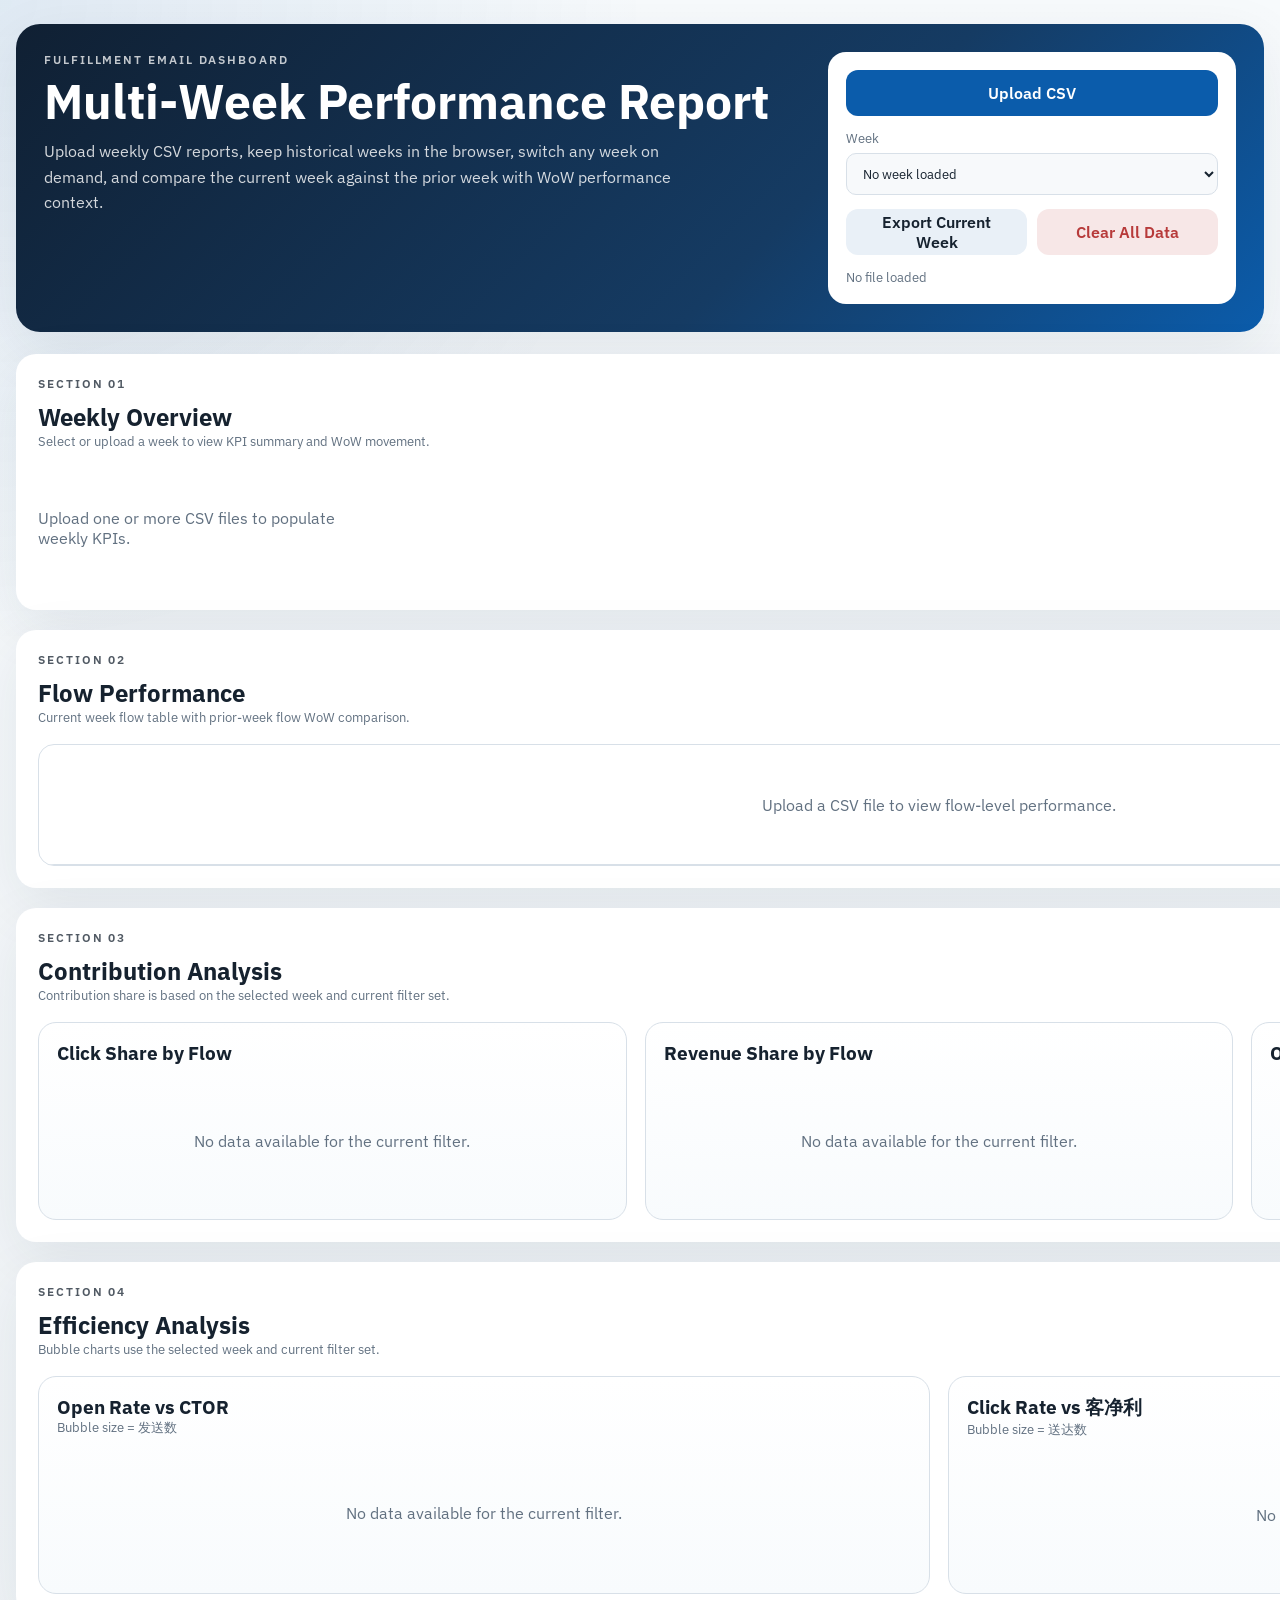
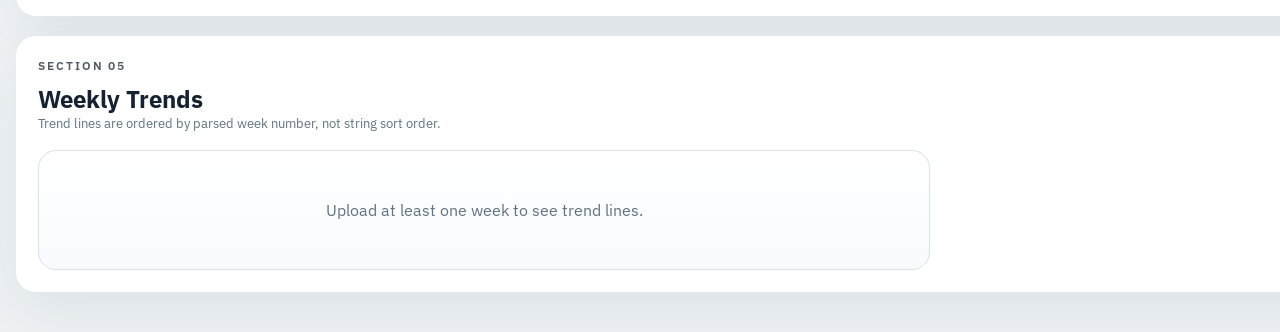
==== index.html @ fe19d411 "Add files via upload" ====
﻿<!DOCTYPE html>
<html lang="en">
<head>
  <meta charset="UTF-8">
  <meta name="viewport" content="width=device-width, initial-scale=1.0">
  <title>Fulfillment Email Weekly Dashboard</title>
  <link rel="preconnect" href="https://fonts.googleapis.com">
  <link rel="preconnect" href="https://fonts.gstatic.com" crossorigin>
  <link href="https://fonts.googleapis.com/css2?family=IBM+Plex+Sans:wght@400;500;600;700&display=swap" rel="stylesheet">
  <link rel="stylesheet" href="./styles.css">
</head>
<body>
  <div class="page-shell">
    <header class="hero">
      <div>
        <p class="eyebrow">Fulfillment Email Dashboard</p>
        <h1>Multi-Week Performance Report</h1>
        <p class="hero-copy">
          Upload weekly CSV reports, keep historical weeks in the browser, switch any week on demand,
          and compare the current week against the prior week with WoW performance context.
        </p>
      </div>
      <div class="upload-card">
        <div class="control-group">
          <label class="upload-button" for="csvInput">Upload CSV</label>
          <input id="csvInput" type="file" accept=".csv,text/csv" multiple>
        </div>
        <div class="control-group">
          <label class="control control-full">
            <span>Week</span>
            <select id="weekSelect">
              <option value="">No week loaded</option>
            </select>
          </label>
        </div>
        <div class="action-row">
          <button id="exportWeekButton" class="secondary-button" type="button">Export Current Week</button>
          <button id="clearDataButton" class="danger-button" type="button">Clear All Data</button>
        </div>
        <p id="fileMeta" class="file-meta">No file loaded</p>
      </div>
    </header>

    <main class="dashboard">
      <section class="panel">
        <div class="section-head">
          <div>
            <p class="section-kicker">Section 01</p>
            <h2>Weekly Overview</h2>
            <p id="overviewContext" class="section-caption">Select or upload a week to view KPI summary and WoW movement.</p>
          </div>
        </div>
        <div id="overviewGrid" class="metric-grid empty-state-grid">
          <div class="empty-state">Upload one or more CSV files to populate weekly KPIs.</div>
        </div>
      </section>

      <section class="panel">
        <div class="section-head">
          <div>
            <p class="section-kicker">Section 02</p>
            <h2>Flow Performance</h2>
            <p id="flowContext" class="section-caption">Current week flow table with prior-week flow WoW comparison.</p>
          </div>
          <div class="toolbar">
            <label class="control">
              <span>Search Flow</span>
              <input id="flowSearch" type="search" placeholder="Search flow name">
            </label>
            <label class="control">
              <span>Filter Trigger</span>
              <select id="triggerFilter">
                <option value="">All triggers</option>
              </select>
            </label>
          </div>
        </div>
        <div class="table-wrap">
          <table id="flowTable">
            <thead></thead>
            <tbody>
              <tr>
                <td class="empty-cell">Upload a CSV file to view flow-level performance.</td>
              </tr>
            </tbody>
          </table>
        </div>
      </section>

      <section class="panel">
        <div class="section-head">
          <div>
            <p class="section-kicker">Section 03</p>
            <h2>Contribution Analysis</h2>
            <p class="section-caption">Contribution share is based on the selected week and current filter set.</p>
          </div>
        </div>
        <div class="chart-grid contribution-grid">
          <div class="chart-card">
            <h3>Click Share by Flow</h3>
            <div id="clickShareChart" class="bar-chart empty-chart"></div>
          </div>
          <div class="chart-card">
            <h3>Revenue Share by Flow</h3>
            <div id="revenueShareChart" class="bar-chart empty-chart"></div>
          </div>
          <div class="chart-card">
            <h3>Order UV Share by Flow</h3>
            <div id="orderShareChart" class="bar-chart empty-chart"></div>
          </div>
        </div>
      </section>

      <section class="panel">
        <div class="section-head">
          <div>
            <p class="section-kicker">Section 04</p>
            <h2>Efficiency Analysis</h2>
            <p class="section-caption">Bubble charts use the selected week and current filter set.</p>
          </div>
        </div>
        <div class="chart-grid efficiency-grid">
          <div class="chart-card">
            <h3>Open Rate vs CTOR</h3>
            <p class="chart-caption">Bubble size = 发送数</p>
            <div id="efficiencyChartOne" class="scatter-chart empty-chart"></div>
          </div>
          <div class="chart-card">
            <h3>Click Rate vs 客净利</h3>
            <p class="chart-caption">Bubble size = 送达数</p>
            <div id="efficiencyChartTwo" class="scatter-chart empty-chart"></div>
          </div>
        </div>
      </section>

      <section class="panel">
        <div class="section-head">
          <div>
            <p class="section-kicker">Section 05</p>
            <h2>Weekly Trends</h2>
            <p class="section-caption">Trend lines are ordered by parsed week number, not string sort order.</p>
          </div>
        </div>
        <div id="trendGrid" class="chart-grid trends-grid">
          <div class="chart-card empty-chart">Upload at least one week to see trend lines.</div>
        </div>
      </section>
    </main>
  </div>

  <script src="./app.js"></script>
</body>
</html>
---- styles.css ----
﻿:root {
  --bg: #eef2f5;
  --panel: #ffffff;
  --panel-soft: #f7f9fb;
  --ink: #16222f;
  --muted: #627181;
  --line: #d8e0e8;
  --accent: #0b5cab;
  --accent-soft: #d9e9f8;
  --green: #1d7a5f;
  --red: #b73a3a;
  --orange: #cf7a1b;
  --shadow: 0 18px 60px rgba(18, 41, 63, 0.08);
}

* {
  box-sizing: border-box;
}

body {
  margin: 0;
  font-family: "IBM Plex Sans", sans-serif;
  color: var(--ink);
  background:
    radial-gradient(circle at top left, rgba(11, 92, 171, 0.1), transparent 28%),
    linear-gradient(180deg, #f7fafc 0%, var(--bg) 100%);
}

button,
input,
select {
  font: inherit;
}

.page-shell {
  width: min(1500px, calc(100% - 32px));
  margin: 24px auto 40px;
}

.hero {
  display: grid;
  grid-template-columns: minmax(0, 1.5fr) minmax(320px, 0.8fr);
  gap: 20px;
  padding: 28px;
  background: linear-gradient(135deg, #102033 0%, #153b63 62%, #0b5cab 100%);
  color: #fff;
  border-radius: 24px;
  box-shadow: var(--shadow);
}

.eyebrow,
.section-kicker {
  margin: 0 0 10px;
  text-transform: uppercase;
  letter-spacing: 0.16em;
  font-size: 12px;
  font-weight: 600;
  opacity: 0.75;
}

.hero h1,
.section-head h2 {
  margin: 0;
}

.hero h1 {
  font-size: clamp(30px, 4vw, 48px);
  line-height: 1;
}

.hero-copy {
  max-width: 64ch;
  margin: 14px 0 0;
  color: rgba(255, 255, 255, 0.82);
  line-height: 1.6;
}

.upload-card,
.panel,
.chart-card,
.metric-card {
  background: var(--panel);
}

.upload-card {
  border-radius: 18px;
  padding: 18px;
  color: var(--ink);
  display: flex;
  flex-direction: column;
  gap: 14px;
}

.control-group {
  display: grid;
}

#csvInput {
  position: absolute;
  left: -9999px;
}

.upload-button,
.secondary-button,
.danger-button {
  display: inline-flex;
  align-items: center;
  justify-content: center;
  min-height: 46px;
  padding: 0 18px;
  border-radius: 12px;
  font-weight: 600;
  cursor: pointer;
  border: none;
}

.upload-button {
  background: var(--accent);
  color: #fff;
}

.secondary-button {
  background: #e9f0f7;
  color: var(--ink);
}

.danger-button {
  background: #f7e7e7;
  color: var(--red);
}

.action-row {
  display: grid;
  grid-template-columns: 1fr 1fr;
  gap: 10px;
}

.file-meta,
.section-caption,
.note-text,
.chart-caption,
.legend-note {
  color: var(--muted);
}

.file-meta,
.section-caption,
.note-text,
.chart-caption,
.legend-note,
.metric-subtext,
.wow-note,
.wow-pct,
.wow-abs {
  font-size: 13px;
}

.file-meta,
.section-caption,
.chart-caption,
.legend-note,
.metric-subtext {
  margin: 0;
}

.dashboard {
  margin-top: 22px;
  display: grid;
  gap: 20px;
}

.panel {
  border-radius: 20px;
  box-shadow: var(--shadow);
  padding: 22px;
}

.section-head {
  display: flex;
  justify-content: space-between;
  gap: 16px;
  align-items: end;
  margin-bottom: 18px;
}

.toolbar {
  display: flex;
  flex-wrap: wrap;
  gap: 12px;
}

.control {
  display: grid;
  gap: 6px;
  min-width: 180px;
  font-size: 13px;
  color: var(--muted);
}

.control-full {
  min-width: 100%;
}

.control input,
.control select {
  min-height: 42px;
  border: 1px solid var(--line);
  border-radius: 10px;
  padding: 0 12px;
  background: var(--panel-soft);
  color: var(--ink);
}

.metric-grid {
  display: grid;
  grid-template-columns: repeat(5, minmax(0, 1fr));
  gap: 14px;
}

.metric-card {
  padding: 16px;
  border: 1px solid var(--line);
  border-radius: 16px;
  background: linear-gradient(180deg, #ffffff 0%, #f7fafc 100%);
}

.metric-label {
  margin: 0;
  font-size: 13px;
  color: var(--muted);
}

.metric-value {
  margin: 10px 0 6px;
  font-size: clamp(22px, 2.5vw, 32px);
  font-weight: 700;
  line-height: 1;
}

.wow-block {
  display: grid;
  gap: 4px;
  margin-bottom: 10px;
}

.wow-row {
  display: flex;
  justify-content: space-between;
  gap: 10px;
  align-items: baseline;
}

.wow-good {
  color: var(--green);
}

.wow-bad {
  color: var(--red);
}

.wow-neutral {
  color: var(--muted);
}

.table-wrap {
  overflow-x: auto;
  border: 1px solid var(--line);
  border-radius: 16px;
}

table {
  width: 100%;
  border-collapse: collapse;
  min-width: 1800px;
}

thead {
  background: #f3f7fb;
}

th,
td {
  padding: 14px 12px;
  border-bottom: 1px solid var(--line);
  text-align: left;
  white-space: nowrap;
  vertical-align: top;
}

th button {
  font: inherit;
  font-weight: 600;
  color: inherit;
  border: none;
  background: none;
  padding: 0;
  cursor: pointer;
}

tbody tr:hover {
  background: #f8fbfe;
}

.flow-name {
  font-weight: 600;
}

.empty-cell,
.empty-state,
.empty-chart {
  display: grid;
  place-items: center;
  min-height: 120px;
  color: var(--muted);
}

.chart-grid {
  display: grid;
  gap: 18px;
}

.contribution-grid {
  grid-template-columns: repeat(3, minmax(0, 1fr));
}

.efficiency-grid {
  grid-template-columns: repeat(2, minmax(0, 1fr));
}

.trends-grid {
  grid-template-columns: repeat(2, minmax(0, 1fr));
}

.chart-card {
  border: 1px solid var(--line);
  border-radius: 18px;
  padding: 18px;
  background: linear-gradient(180deg, #fff 0%, #f8fbfd 100%);
}

.chart-card h3,
.chart-caption,
.note-text {
  margin: 0;
}

.bar-chart,
.scatter-chart,
.line-chart {
  margin-top: 16px;
}

.bar-row {
  display: grid;
  grid-template-columns: minmax(140px, 1.3fr) minmax(0, 2.8fr) auto;
  gap: 12px;
  align-items: center;
  margin-bottom: 12px;
}

.bar-label {
  font-size: 13px;
  font-weight: 500;
  overflow: hidden;
  text-overflow: ellipsis;
}

.bar-track {
  width: 100%;
  height: 12px;
  border-radius: 999px;
  background: #e6edf4;
  overflow: hidden;
}

.bar-fill {
  height: 100%;
  border-radius: 999px;
  background: linear-gradient(90deg, #4a91d8 0%, #0b5cab 100%);
}

.bar-value {
  font-size: 13px;
  font-weight: 600;
}

.scatter-svg,
.line-svg {
  width: 100%;
  height: auto;
  display: block;
}

.axis-label,
.tick-label {
  font-size: 12px;
  fill: var(--muted);
}

.grid-line {
  stroke: #dde5ec;
  stroke-width: 1;
}

.bubble {
  fill: rgba(11, 92, 171, 0.5);
  stroke: rgba(11, 92, 171, 0.9);
  stroke-width: 1.5;
}

.bubble-text {
  font-size: 11px;
  fill: var(--ink);
}

.line-path {
  fill: none;
  stroke: var(--accent);
  stroke-width: 3;
}

.line-dot {
  fill: var(--accent);
}

.line-value {
  font-size: 11px;
  fill: var(--ink);
}

.weak-note {
  opacity: 0.7;
}

@media (max-width: 1200px) {
  .metric-grid,
  .contribution-grid,
  .efficiency-grid,
  .trends-grid,
  .hero {
    grid-template-columns: 1fr;
  }
}

@media (max-width: 720px) {
  .page-shell {
    width: min(100% - 20px, 1500px);
  }

  .panel,
  .hero {
    padding: 18px;
    border-radius: 18px;
  }

  .metric-grid {
    grid-template-columns: repeat(2, minmax(0, 1fr));
  }

  .action-row {
    grid-template-columns: 1fr;
  }

  .section-head {
    align-items: start;
    flex-direction: column;
  }
}
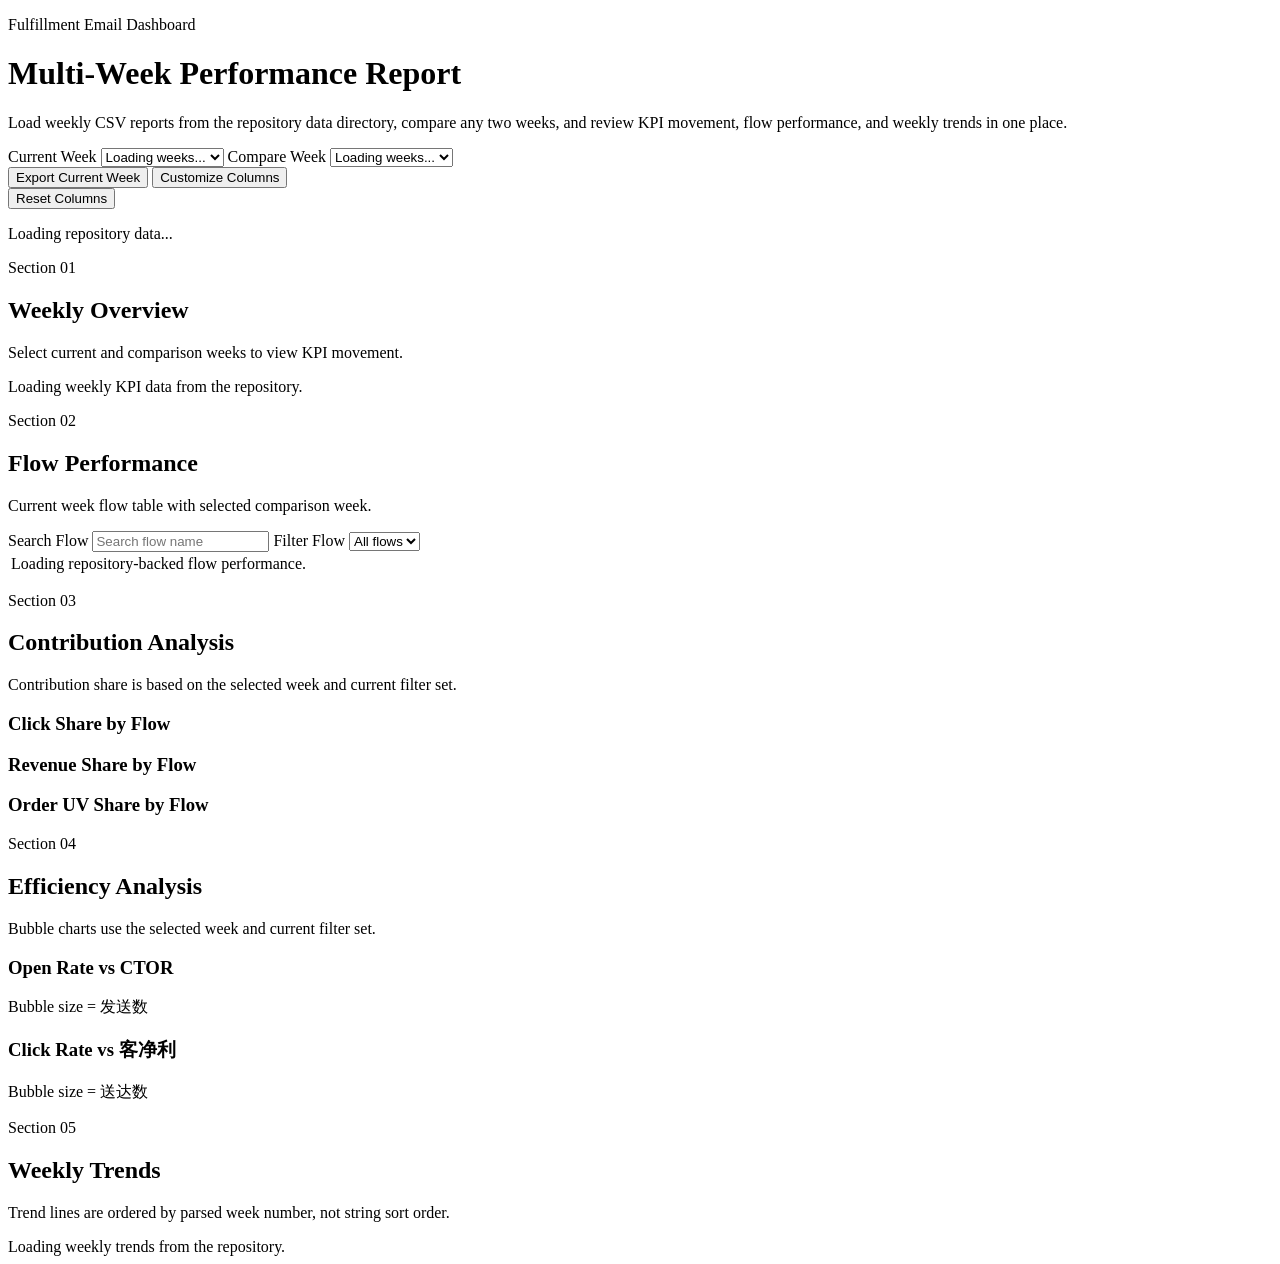
==== commit 63966c0a: "Rename index_regen.html to index.html" ====
--- a/index.html
+++ b/index.html
@@ -1,4 +1,4 @@
-﻿<!DOCTYPE html>
+<!DOCTYPE html>
 <html lang="en">
 <head>
   <meta charset="UTF-8">
@@ -7,7 +7,7 @@
   <link rel="preconnect" href="https://fonts.googleapis.com">
   <link rel="preconnect" href="https://fonts.gstatic.com" crossorigin>
   <link href="https://fonts.googleapis.com/css2?family=IBM+Plex+Sans:wght@400;500;600;700&display=swap" rel="stylesheet">
-  <link rel="stylesheet" href="./styles.css">
+  <link rel="stylesheet" href="./styles_regen.css">
 </head>
 <body>
   <div class="page-shell">
@@ -16,28 +16,34 @@
         <p class="eyebrow">Fulfillment Email Dashboard</p>
         <h1>Multi-Week Performance Report</h1>
         <p class="hero-copy">
-          Upload weekly CSV reports, keep historical weeks in the browser, switch any week on demand,
-          and compare the current week against the prior week with WoW performance context.
+          Load weekly CSV reports from the repository data directory, compare any two weeks,
+          and review KPI movement, flow performance, and weekly trends in one place.
         </p>
       </div>
       <div class="upload-card">
-        <div class="control-group">
-          <label class="upload-button" for="csvInput">Upload CSV</label>
-          <input id="csvInput" type="file" accept=".csv,text/csv" multiple>
-        </div>
-        <div class="control-group">
+        <div class="control-group dual-period-grid">
           <label class="control control-full">
-            <span>Week</span>
+            <span>Current Week</span>
             <select id="weekSelect">
-              <option value="">No week loaded</option>
+              <option value="">Loading weeks...</option>
+            </select>
+          </label>
+          <label class="control control-full">
+            <span>Compare Week</span>
+            <select id="compareWeekSelect">
+              <option value="">Loading weeks...</option>
             </select>
           </label>
         </div>
         <div class="action-row">
           <button id="exportWeekButton" class="secondary-button" type="button">Export Current Week</button>
-          <button id="clearDataButton" class="danger-button" type="button">Clear All Data</button>
+          <button id="toggleColumnsButton" class="secondary-button" type="button">Customize Columns</button>
         </div>
-        <p id="fileMeta" class="file-meta">No file loaded</p>
+        <div id="columnPanel" class="column-panel hidden"></div>
+        <div class="action-row action-row-single">
+          <button id="resetColumnsButton" class="danger-button" type="button">Reset Columns</button>
+        </div>
+        <p id="fileMeta" class="file-meta">Loading repository data...</p>
       </div>
     </header>
 
@@ -47,11 +53,11 @@
           <div>
             <p class="section-kicker">Section 01</p>
             <h2>Weekly Overview</h2>
-            <p id="overviewContext" class="section-caption">Select or upload a week to view KPI summary and WoW movement.</p>
+            <p id="overviewContext" class="section-caption">Select current and comparison weeks to view KPI movement.</p>
           </div>
         </div>
-        <div id="overviewGrid" class="metric-grid empty-state-grid">
-          <div class="empty-state">Upload one or more CSV files to populate weekly KPIs.</div>
+        <div id="overviewGrid" class="metric-grid">
+          <div class="empty-state">Loading weekly KPI data from the repository.</div>
         </div>
       </section>
 
@@ -60,7 +66,7 @@
           <div>
             <p class="section-kicker">Section 02</p>
             <h2>Flow Performance</h2>
-            <p id="flowContext" class="section-caption">Current week flow table with prior-week flow WoW comparison.</p>
+            <p id="flowContext" class="section-caption">Current week flow table with selected comparison week.</p>
           </div>
           <div class="toolbar">
             <label class="control">
@@ -68,9 +74,9 @@
               <input id="flowSearch" type="search" placeholder="Search flow name">
             </label>
             <label class="control">
-              <span>Filter Trigger</span>
-              <select id="triggerFilter">
-                <option value="">All triggers</option>
+              <span>Filter Flow</span>
+              <select id="flowFilter">
+                <option value="">All flows</option>
               </select>
             </label>
           </div>
@@ -80,7 +86,7 @@
             <thead></thead>
             <tbody>
               <tr>
-                <td class="empty-cell">Upload a CSV file to view flow-level performance.</td>
+                <td class="empty-cell">Loading repository-backed flow performance.</td>
               </tr>
             </tbody>
           </table>
@@ -142,12 +148,12 @@
           </div>
         </div>
         <div id="trendGrid" class="chart-grid trends-grid">
-          <div class="chart-card empty-chart">Upload at least one week to see trend lines.</div>
+          <div class="chart-card empty-chart">Loading weekly trends from the repository.</div>
         </div>
       </section>
     </main>
   </div>
 
-  <script src="./app.js"></script>
+  <script src="./app_regen.js"></script>
 </body>
-</html>
+</html>
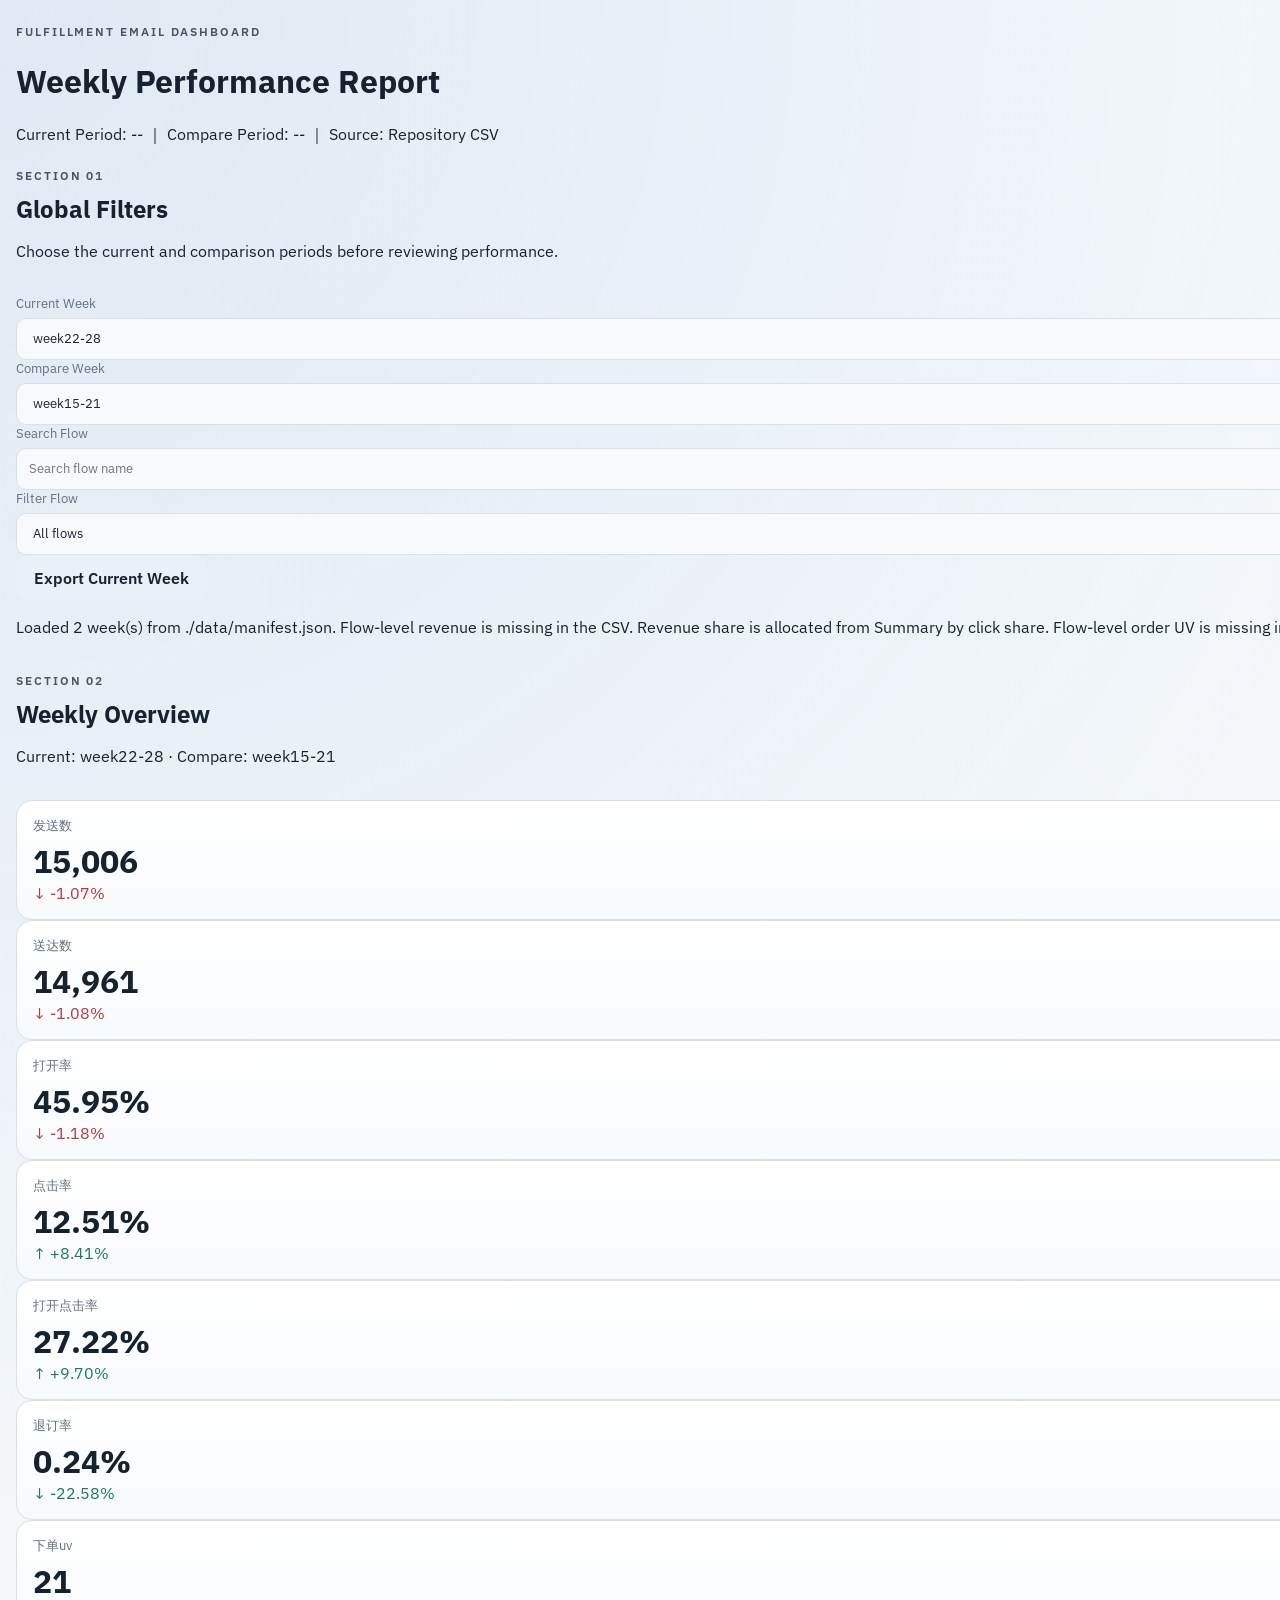
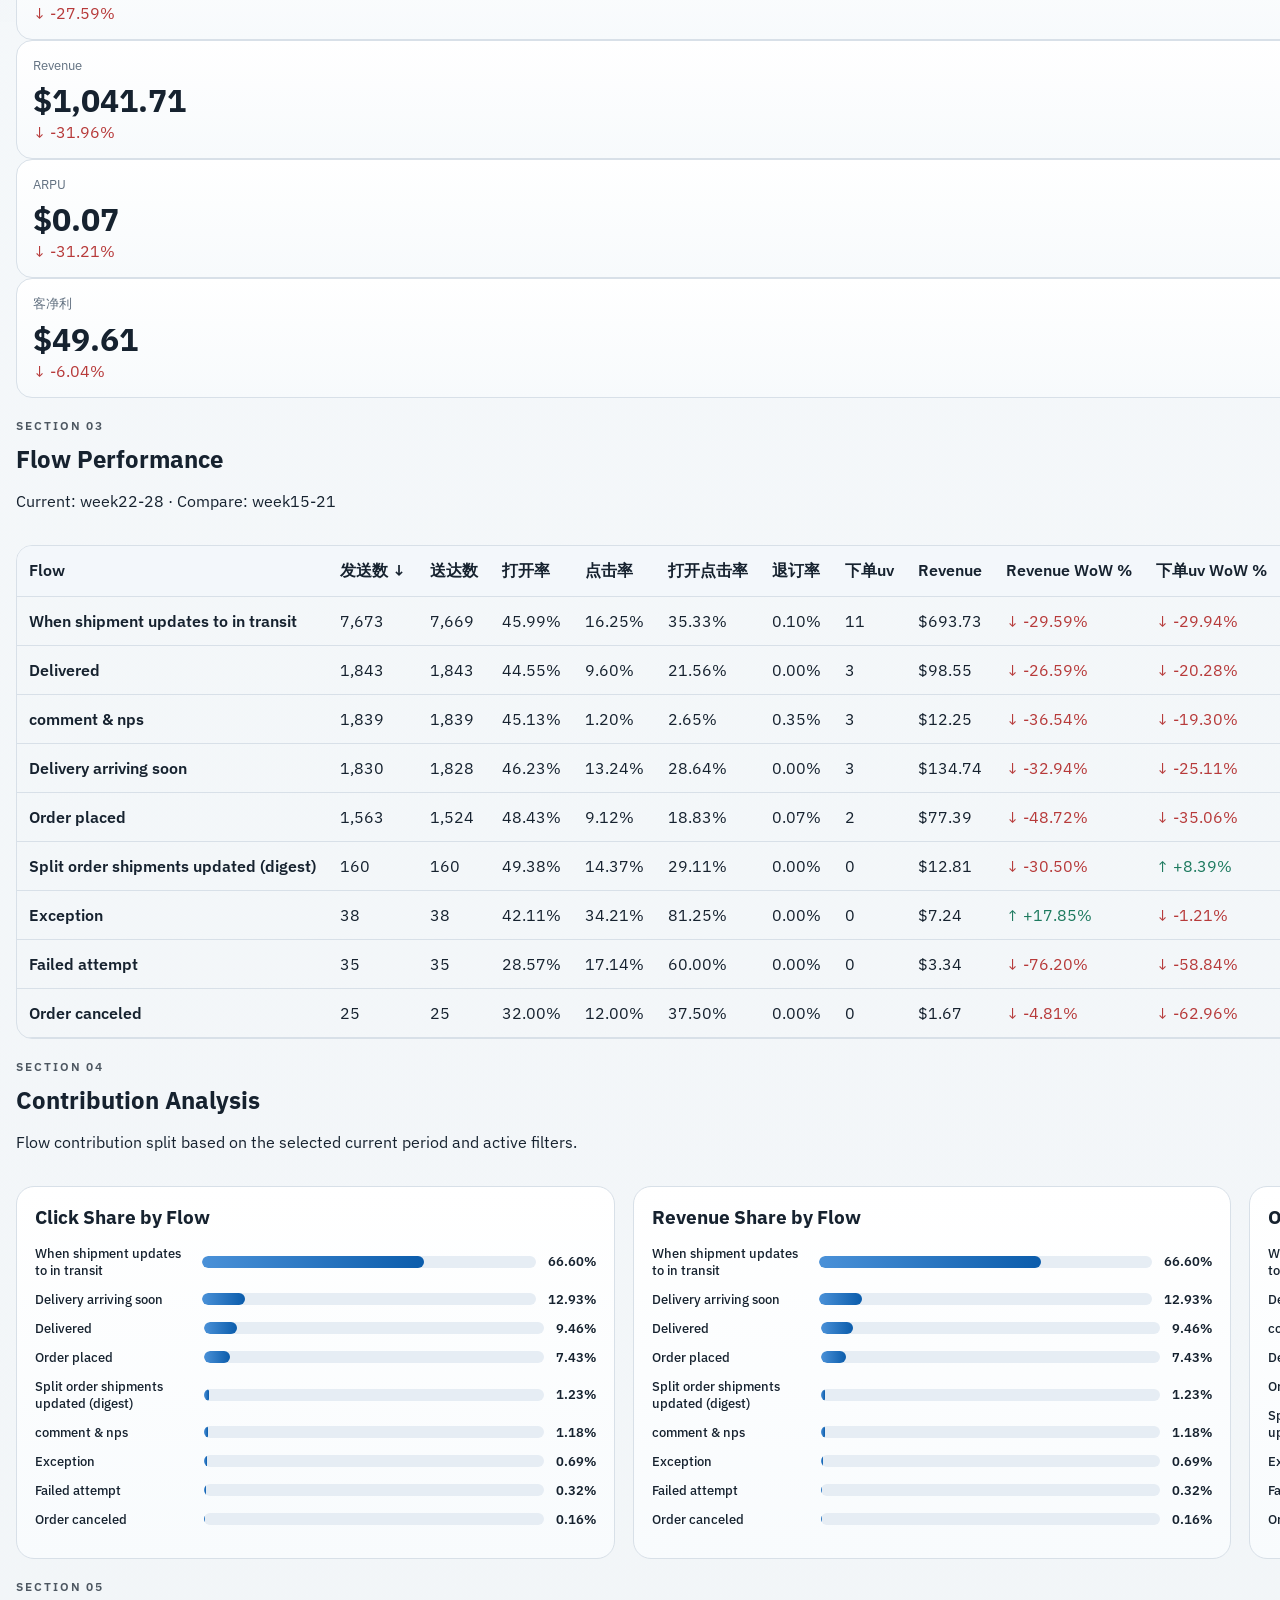
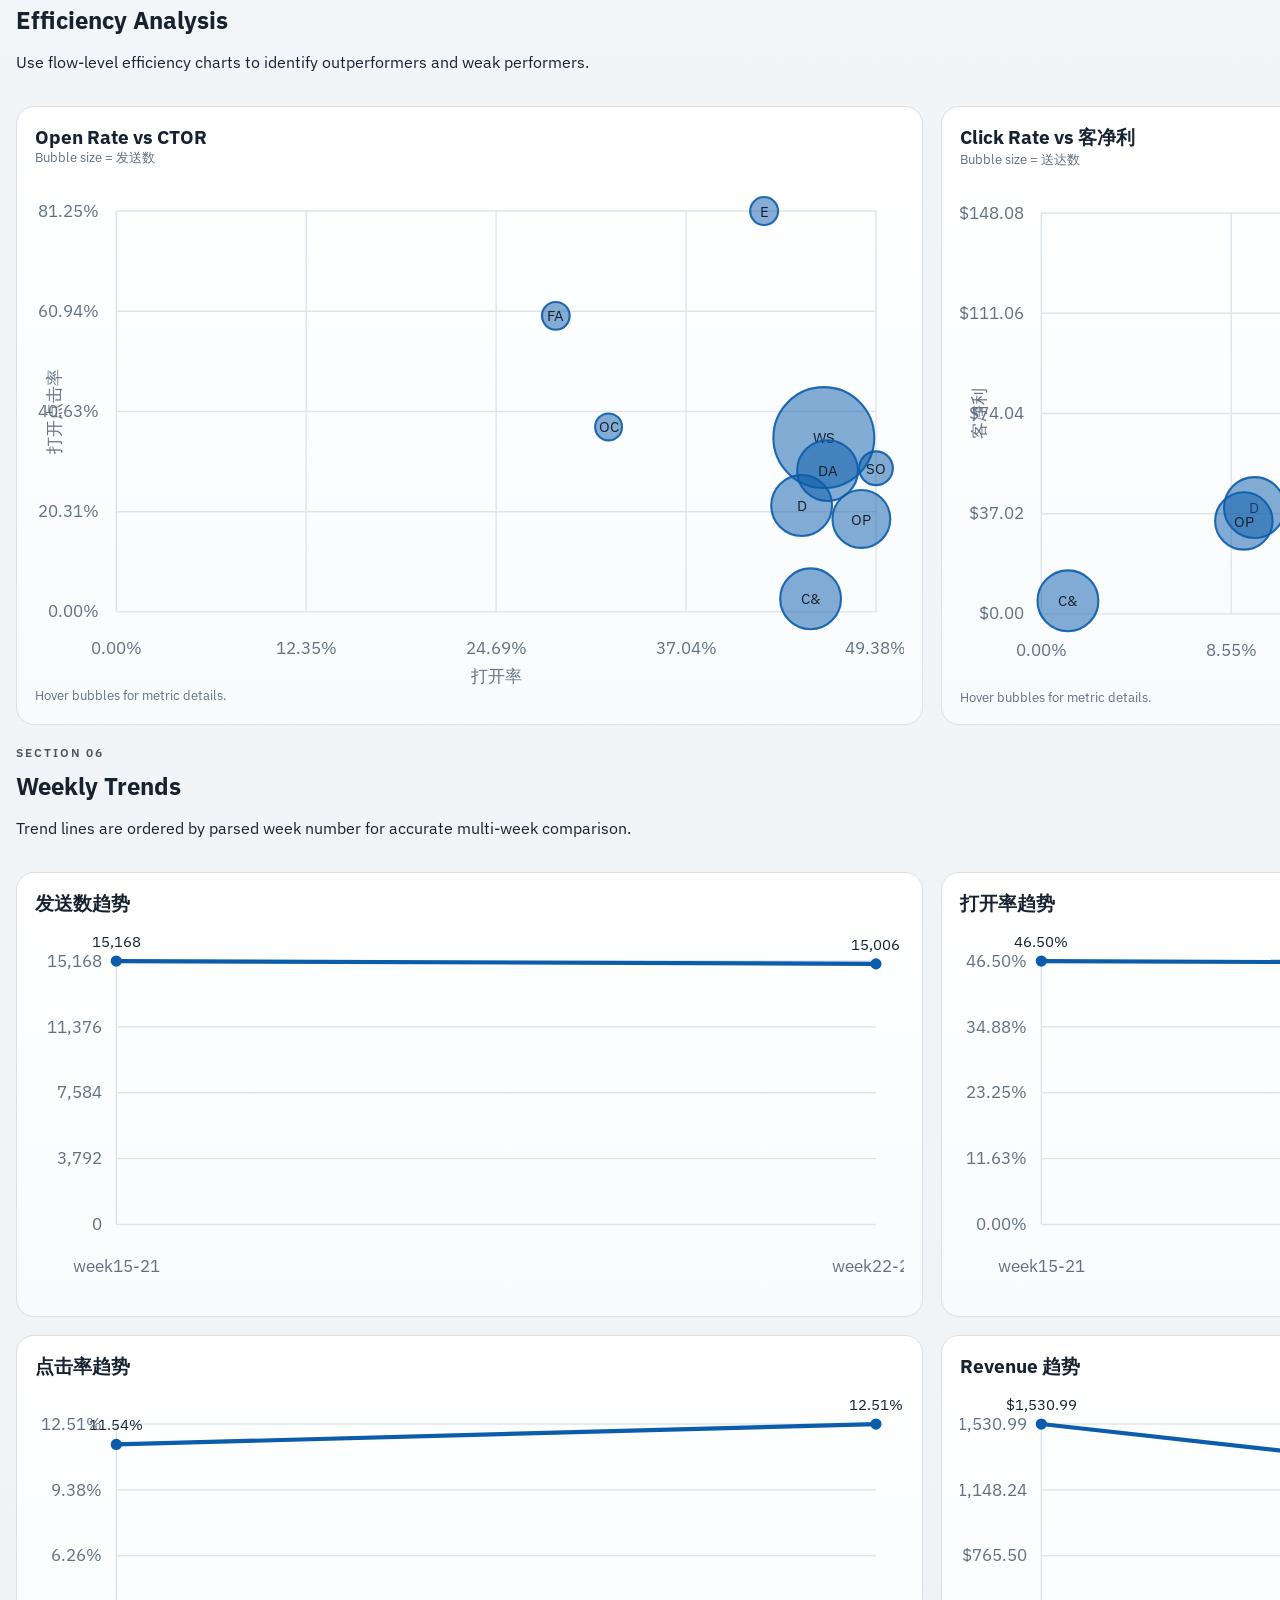
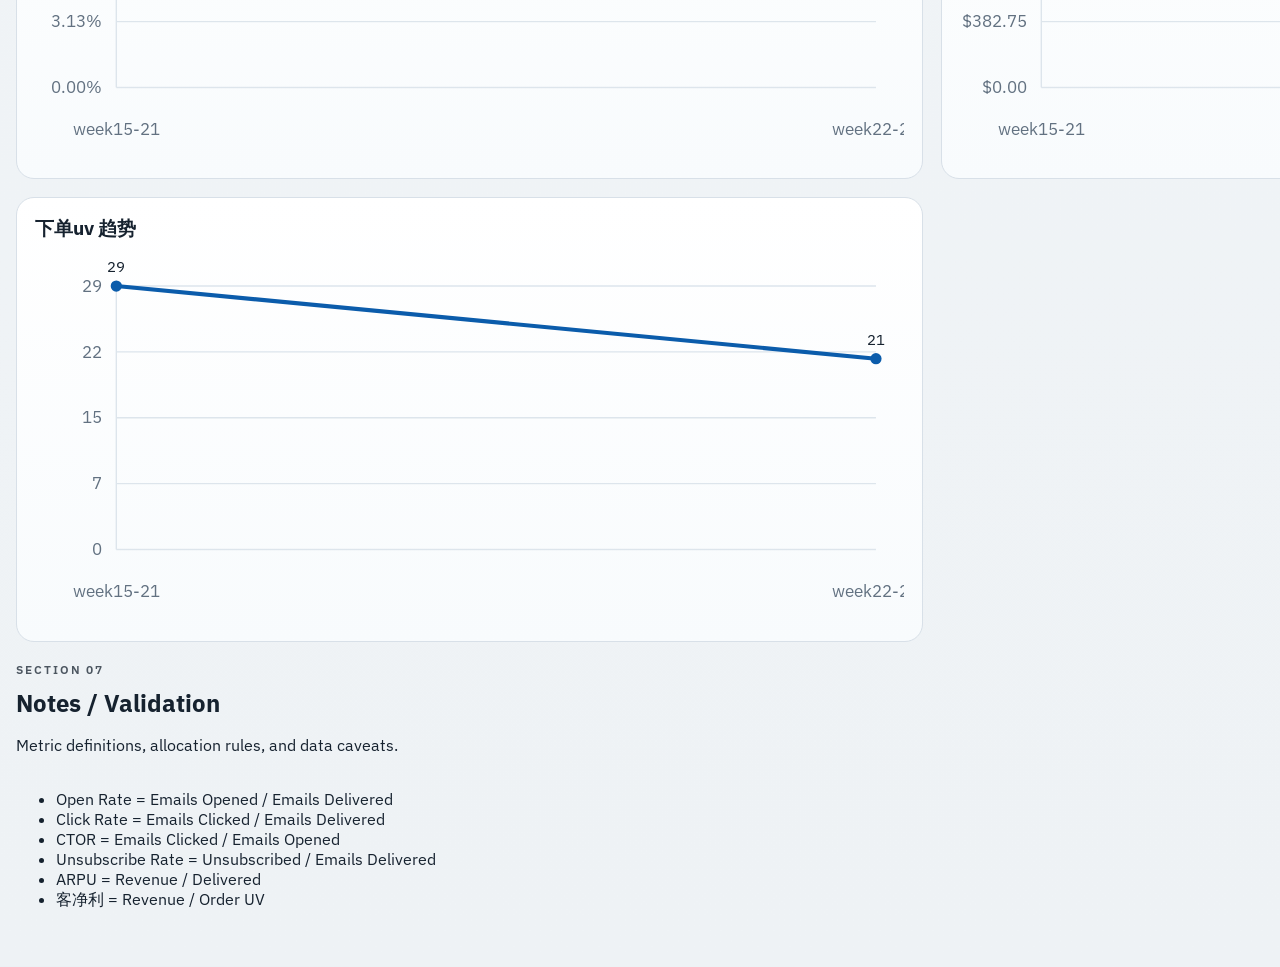
==== commit f811b3fa: "Update index.html" ====
--- a/index.html
+++ b/index.html
@@ -1,78 +1,58 @@
 <!DOCTYPE html>
 <html lang="en">
 <head>
-  <meta charset="UTF-8">
-  <meta name="viewport" content="width=device-width, initial-scale=1.0">
-  <title>Fulfillment Email Weekly Dashboard</title>
-  <link rel="preconnect" href="https://fonts.googleapis.com">
-  <link rel="preconnect" href="https://fonts.gstatic.com" crossorigin>
-  <link href="https://fonts.googleapis.com/css2?family=IBM+Plex+Sans:wght@400;500;600;700&display=swap" rel="stylesheet">
-  <link rel="stylesheet" href="./styles_regen.css">
+  <meta charset="UTF-8" />
+  <meta name="viewport" content="width=device-width, initial-scale=1.0" />
+  <title>Fulfillment Email Dashboard</title>
+  <link rel="preconnect" href="https://fonts.googleapis.com" />
+  <link rel="preconnect" href="https://fonts.gstatic.com" crossorigin />
+  <link href="https://fonts.googleapis.com/css2?family=IBM+Plex+Sans:wght@400;500;600;700&display=swap" rel="stylesheet" />
+  <link rel="stylesheet" href="./styles.css" />
 </head>
 <body>
   <div class="page-shell">
-    <header class="hero">
-      <div>
+    <!-- Header -->
+    <header class="dashboard-header">
+      <div class="header-main">
         <p class="eyebrow">Fulfillment Email Dashboard</p>
-        <h1>Multi-Week Performance Report</h1>
-        <p class="hero-copy">
-          Load weekly CSV reports from the repository data directory, compare any two weeks,
-          and review KPI movement, flow performance, and weekly trends in one place.
+        <h1 class="page-title">Weekly Performance Report</h1>
+        <p id="headerSummary" class="page-summary">
+          Current Period: -- ｜ Compare Period: -- ｜ Source: Repository CSV
         </p>
       </div>
-      <div class="upload-card">
-        <div class="control-group dual-period-grid">
-          <label class="control control-full">
-            <span>Current Week</span>
-            <select id="weekSelect">
-              <option value="">Loading weeks...</option>
-            </select>
-          </label>
-          <label class="control control-full">
-            <span>Compare Week</span>
-            <select id="compareWeekSelect">
-              <option value="">Loading weeks...</option>
-            </select>
-          </label>
-        </div>
-        <div class="action-row">
-          <button id="exportWeekButton" class="secondary-button" type="button">Export Current Week</button>
-          <button id="toggleColumnsButton" class="secondary-button" type="button">Customize Columns</button>
-        </div>
-        <div id="columnPanel" class="column-panel hidden"></div>
-        <div class="action-row action-row-single">
-          <button id="resetColumnsButton" class="danger-button" type="button">Reset Columns</button>
-        </div>
-        <p id="fileMeta" class="file-meta">Loading repository data...</p>
-      </div>
     </header>
 
     <main class="dashboard">
-      <section class="panel">
+      <!-- Section 01: Global Filters -->
+      <section class="section">
         <div class="section-head">
           <div>
             <p class="section-kicker">Section 01</p>
-            <h2>Weekly Overview</h2>
-            <p id="overviewContext" class="section-caption">Select current and comparison weeks to view KPI movement.</p>
-          </div>
-        </div>
-        <div id="overviewGrid" class="metric-grid">
-          <div class="empty-state">Loading weekly KPI data from the repository.</div>
-        </div>
-      </section>
-
-      <section class="panel">
-        <div class="section-head">
-          <div>
-            <p class="section-kicker">Section 02</p>
-            <h2>Flow Performance</h2>
-            <p id="flowContext" class="section-caption">Current week flow table with selected comparison week.</p>
-          </div>
-          <div class="toolbar">
+            <h2 class="section-title">Global Filters</h2>
+            <p class="section-sub">Choose the current and comparison periods before reviewing performance.</p>
+          </div>
+        </div>
+        <div class="section-body">
+          <div class="filter-grid">
+            <label class="control">
+              <span>Current Week</span>
+              <select id="weekSelect">
+                <option value="">Loading weeks...</option>
+              </select>
+            </label>
+
+            <label class="control">
+              <span>Compare Week</span>
+              <select id="compareWeekSelect">
+                <option value="">Loading weeks...</option>
+              </select>
+            </label>
+
             <label class="control">
               <span>Search Flow</span>
-              <input id="flowSearch" type="search" placeholder="Search flow name">
-            </label>
+              <input id="flowSearch" type="search" placeholder="Search flow name" />
+            </label>
+
             <label class="control">
               <span>Filter Flow</span>
               <select id="flowFilter">
@@ -80,80 +60,152 @@
               </select>
             </label>
           </div>
-        </div>
-        <div class="table-wrap">
-          <table id="flowTable">
-            <thead></thead>
-            <tbody>
-              <tr>
-                <td class="empty-cell">Loading repository-backed flow performance.</td>
-              </tr>
-            </tbody>
-          </table>
-        </div>
-      </section>
-
-      <section class="panel">
+
+          <div class="filter-actions">
+            <button id="exportWeekButton" class="secondary-button" type="button">Export Current Week</button>
+          </div>
+
+          <p id="fileMeta" class="section-note">Loading repository data...</p>
+        </div>
+      </section>
+
+      <!-- Section 02: Weekly Overview -->
+      <section class="section">
+        <div class="section-head">
+          <div>
+            <p class="section-kicker">Section 02</p>
+            <h2 class="section-title">Weekly Overview</h2>
+            <p id="overviewContext" class="section-sub">Current period KPI summary and period-over-period movement.</p>
+          </div>
+        </div>
+        <div class="section-body">
+          <div id="overviewGrid" class="overview-grid">
+            <div class="empty-state">Loading weekly KPI data from the repository.</div>
+          </div>
+        </div>
+      </section>
+
+      <!-- Section 03: Flow Performance -->
+      <section class="section">
         <div class="section-head">
           <div>
             <p class="section-kicker">Section 03</p>
-            <h2>Contribution Analysis</h2>
-            <p class="section-caption">Contribution share is based on the selected week and current filter set.</p>
-          </div>
-        </div>
-        <div class="chart-grid contribution-grid">
-          <div class="chart-card">
-            <h3>Click Share by Flow</h3>
-            <div id="clickShareChart" class="bar-chart empty-chart"></div>
-          </div>
-          <div class="chart-card">
-            <h3>Revenue Share by Flow</h3>
-            <div id="revenueShareChart" class="bar-chart empty-chart"></div>
-          </div>
-          <div class="chart-card">
-            <h3>Order UV Share by Flow</h3>
-            <div id="orderShareChart" class="bar-chart empty-chart"></div>
-          </div>
-        </div>
-      </section>
-
-      <section class="panel">
+            <h2 class="section-title">Flow Performance</h2>
+            <p id="flowContext" class="section-sub">Current period flow-level performance compared with the selected comparison period.</p>
+          </div>
+          <div class="section-actions">
+            <button id="toggleColumnsButton" class="secondary-button" type="button">Customize Columns</button>
+            <button id="resetColumnsButton" class="danger-button" type="button">Reset Columns</button>
+          </div>
+        </div>
+        <div class="section-body">
+          <div id="columnPanel" class="column-panel hidden"></div>
+          <div class="table-wrap">
+            <table id="flowTable">
+              <thead></thead>
+              <tbody>
+                <tr>
+                  <td class="empty-cell">Loading repository-backed flow performance.</td>
+                </tr>
+              </tbody>
+            </table>
+          </div>
+        </div>
+      </section>
+
+      <!-- Section 04: Contribution Analysis -->
+      <section class="section">
         <div class="section-head">
           <div>
             <p class="section-kicker">Section 04</p>
-            <h2>Efficiency Analysis</h2>
-            <p class="section-caption">Bubble charts use the selected week and current filter set.</p>
-          </div>
-        </div>
-        <div class="chart-grid efficiency-grid">
-          <div class="chart-card">
-            <h3>Open Rate vs CTOR</h3>
-            <p class="chart-caption">Bubble size = 发送数</p>
-            <div id="efficiencyChartOne" class="scatter-chart empty-chart"></div>
-          </div>
-          <div class="chart-card">
-            <h3>Click Rate vs 客净利</h3>
-            <p class="chart-caption">Bubble size = 送达数</p>
-            <div id="efficiencyChartTwo" class="scatter-chart empty-chart"></div>
-          </div>
-        </div>
-      </section>
-
-      <section class="panel">
+            <h2 class="section-title">Contribution Analysis</h2>
+            <p class="section-sub">Flow contribution split based on the selected current period and active filters.</p>
+          </div>
+        </div>
+        <div class="section-body">
+          <div class="chart-grid contribution-grid">
+            <div class="chart-card">
+              <h3>Click Share by Flow</h3>
+              <div id="clickShareChart" class="bar-chart empty-chart"></div>
+            </div>
+            <div class="chart-card">
+              <h3>Revenue Share by Flow</h3>
+              <div id="revenueShareChart" class="bar-chart empty-chart"></div>
+            </div>
+            <div class="chart-card">
+              <h3>Order UV Share by Flow</h3>
+              <div id="orderShareChart" class="bar-chart empty-chart"></div>
+            </div>
+          </div>
+        </div>
+      </section>
+
+      <!-- Section 05: Efficiency Analysis -->
+      <section class="section">
         <div class="section-head">
           <div>
             <p class="section-kicker">Section 05</p>
-            <h2>Weekly Trends</h2>
-            <p class="section-caption">Trend lines are ordered by parsed week number, not string sort order.</p>
-          </div>
-        </div>
-        <div id="trendGrid" class="chart-grid trends-grid">
-          <div class="chart-card empty-chart">Loading weekly trends from the repository.</div>
+            <h2 class="section-title">Efficiency Analysis</h2>
+            <p class="section-sub">Use flow-level efficiency charts to identify outperformers and weak performers.</p>
+          </div>
+        </div>
+        <div class="section-body">
+          <div class="chart-grid efficiency-grid">
+            <div class="chart-card">
+              <h3>Open Rate vs CTOR</h3>
+              <p class="chart-caption">Bubble size = 发送数</p>
+              <div id="efficiencyChartOne" class="scatter-chart empty-chart"></div>
+            </div>
+            <div class="chart-card">
+              <h3>Click Rate vs 客净利</h3>
+              <p class="chart-caption">Bubble size = 送达数</p>
+              <div id="efficiencyChartTwo" class="scatter-chart empty-chart"></div>
+            </div>
+          </div>
+        </div>
+      </section>
+
+      <!-- Section 06: Weekly Trends -->
+      <section class="section">
+        <div class="section-head">
+          <div>
+            <p class="section-kicker">Section 06</p>
+            <h2 class="section-title">Weekly Trends</h2>
+            <p class="section-sub">Trend lines are ordered by parsed week number for accurate multi-week comparison.</p>
+          </div>
+        </div>
+        <div class="section-body">
+          <div id="trendGrid" class="chart-grid trends-grid">
+            <div class="chart-card empty-chart">Loading weekly trends from the repository.</div>
+          </div>
+        </div>
+      </section>
+
+      <!-- Section 07: Notes / Validation -->
+      <section class="section">
+        <div class="section-head">
+          <div>
+            <p class="section-kicker">Section 07</p>
+            <h2 class="section-title">Notes / Validation</h2>
+            <p class="section-sub">Metric definitions, allocation rules, and data caveats.</p>
+          </div>
+        </div>
+        <div class="section-body">
+          <div class="note-box">
+            <ul>
+              <li>Open Rate = Emails Opened / Emails Delivered</li>
+              <li>Click Rate = Emails Clicked / Emails Delivered</li>
+              <li>CTOR = Emails Clicked / Emails Opened</li>
+              <li>Unsubscribe Rate = Unsubscribed / Emails Delivered</li>
+              <li>ARPU = Revenue / Delivered</li>
+              <li>客净利 = Revenue / Order UV</li>
+            </ul>
+          </div>
         </div>
       </section>
     </main>
   </div>
 
-  <script src="./app_regen.js"></script>
+  <script src="./app.js"></script>
 </body>
 </html>
--- a/styles.css
+++ b/styles.css
@@ -0,0 +1,468 @@
+﻿:root {
+  --bg: #eef2f5;
+  --panel: #ffffff;
+  --panel-soft: #f7f9fb;
+  --ink: #16222f;
+  --muted: #627181;
+  --line: #d8e0e8;
+  --accent: #0b5cab;
+  --accent-soft: #d9e9f8;
+  --green: #1d7a5f;
+  --red: #b73a3a;
+  --orange: #cf7a1b;
+  --shadow: 0 18px 60px rgba(18, 41, 63, 0.08);
+}
+
+* {
+  box-sizing: border-box;
+}
+
+body {
+  margin: 0;
+  font-family: "IBM Plex Sans", sans-serif;
+  color: var(--ink);
+  background:
+    radial-gradient(circle at top left, rgba(11, 92, 171, 0.1), transparent 28%),
+    linear-gradient(180deg, #f7fafc 0%, var(--bg) 100%);
+}
+
+button,
+input,
+select {
+  font: inherit;
+}
+
+.page-shell {
+  width: min(1500px, calc(100% - 32px));
+  margin: 24px auto 40px;
+}
+
+.hero {
+  display: grid;
+  grid-template-columns: minmax(0, 1.5fr) minmax(320px, 0.8fr);
+  gap: 20px;
+  padding: 28px;
+  background: linear-gradient(135deg, #102033 0%, #153b63 62%, #0b5cab 100%);
+  color: #fff;
+  border-radius: 24px;
+  box-shadow: var(--shadow);
+}
+
+.eyebrow,
+.section-kicker {
+  margin: 0 0 10px;
+  text-transform: uppercase;
+  letter-spacing: 0.16em;
+  font-size: 12px;
+  font-weight: 600;
+  opacity: 0.75;
+}
+
+.hero h1,
+.section-head h2 {
+  margin: 0;
+}
+
+.hero h1 {
+  font-size: clamp(30px, 4vw, 48px);
+  line-height: 1;
+}
+
+.hero-copy {
+  max-width: 64ch;
+  margin: 14px 0 0;
+  color: rgba(255, 255, 255, 0.82);
+  line-height: 1.6;
+}
+
+.upload-card,
+.panel,
+.chart-card,
+.metric-card {
+  background: var(--panel);
+}
+
+.upload-card {
+  border-radius: 18px;
+  padding: 18px;
+  color: var(--ink);
+  display: flex;
+  flex-direction: column;
+  gap: 14px;
+}
+
+.control-group {
+  display: grid;
+}
+
+#csvInput {
+  position: absolute;
+  left: -9999px;
+}
+
+.upload-button,
+.secondary-button,
+.danger-button {
+  display: inline-flex;
+  align-items: center;
+  justify-content: center;
+  min-height: 46px;
+  padding: 0 18px;
+  border-radius: 12px;
+  font-weight: 600;
+  cursor: pointer;
+  border: none;
+}
+
+.upload-button {
+  background: var(--accent);
+  color: #fff;
+}
+
+.secondary-button {
+  background: #e9f0f7;
+  color: var(--ink);
+}
+
+.danger-button {
+  background: #f7e7e7;
+  color: var(--red);
+}
+
+.action-row {
+  display: grid;
+  grid-template-columns: 1fr 1fr;
+  gap: 10px;
+}
+
+.file-meta,
+.section-caption,
+.note-text,
+.chart-caption,
+.legend-note {
+  color: var(--muted);
+}
+
+.file-meta,
+.section-caption,
+.note-text,
+.chart-caption,
+.legend-note,
+.metric-subtext,
+.wow-note,
+.wow-pct,
+.wow-abs {
+  font-size: 13px;
+}
+
+.file-meta,
+.section-caption,
+.chart-caption,
+.legend-note,
+.metric-subtext {
+  margin: 0;
+}
+
+.dashboard {
+  margin-top: 22px;
+  display: grid;
+  gap: 20px;
+}
+
+.panel {
+  border-radius: 20px;
+  box-shadow: var(--shadow);
+  padding: 22px;
+}
+
+.section-head {
+  display: flex;
+  justify-content: space-between;
+  gap: 16px;
+  align-items: end;
+  margin-bottom: 18px;
+}
+
+.toolbar {
+  display: flex;
+  flex-wrap: wrap;
+  gap: 12px;
+}
+
+.control {
+  display: grid;
+  gap: 6px;
+  min-width: 180px;
+  font-size: 13px;
+  color: var(--muted);
+}
+
+.control-full {
+  min-width: 100%;
+}
+
+.control input,
+.control select {
+  min-height: 42px;
+  border: 1px solid var(--line);
+  border-radius: 10px;
+  padding: 0 12px;
+  background: var(--panel-soft);
+  color: var(--ink);
+}
+
+.metric-grid {
+  display: grid;
+  grid-template-columns: repeat(5, minmax(0, 1fr));
+  gap: 14px;
+}
+
+.metric-card {
+  padding: 16px;
+  border: 1px solid var(--line);
+  border-radius: 16px;
+  background: linear-gradient(180deg, #ffffff 0%, #f7fafc 100%);
+}
+
+.metric-label {
+  margin: 0;
+  font-size: 13px;
+  color: var(--muted);
+}
+
+.metric-value {
+  margin: 10px 0 6px;
+  font-size: clamp(22px, 2.5vw, 32px);
+  font-weight: 700;
+  line-height: 1;
+}
+
+.wow-block {
+  display: grid;
+  gap: 4px;
+  margin-bottom: 10px;
+}
+
+.wow-row {
+  display: flex;
+  justify-content: space-between;
+  gap: 10px;
+  align-items: baseline;
+}
+
+.wow-good {
+  color: var(--green);
+}
+
+.wow-bad {
+  color: var(--red);
+}
+
+.wow-neutral {
+  color: var(--muted);
+}
+
+.table-wrap {
+  overflow-x: auto;
+  border: 1px solid var(--line);
+  border-radius: 16px;
+}
+
+table {
+  width: 100%;
+  border-collapse: collapse;
+  min-width: 1800px;
+}
+
+thead {
+  background: #f3f7fb;
+}
+
+th,
+td {
+  padding: 14px 12px;
+  border-bottom: 1px solid var(--line);
+  text-align: left;
+  white-space: nowrap;
+  vertical-align: top;
+}
+
+th button {
+  font: inherit;
+  font-weight: 600;
+  color: inherit;
+  border: none;
+  background: none;
+  padding: 0;
+  cursor: pointer;
+}
+
+tbody tr:hover {
+  background: #f8fbfe;
+}
+
+.flow-name {
+  font-weight: 600;
+}
+
+.empty-cell,
+.empty-state,
+.empty-chart {
+  display: grid;
+  place-items: center;
+  min-height: 120px;
+  color: var(--muted);
+}
+
+.chart-grid {
+  display: grid;
+  gap: 18px;
+}
+
+.contribution-grid {
+  grid-template-columns: repeat(3, minmax(0, 1fr));
+}
+
+.efficiency-grid {
+  grid-template-columns: repeat(2, minmax(0, 1fr));
+}
+
+.trends-grid {
+  grid-template-columns: repeat(2, minmax(0, 1fr));
+}
+
+.chart-card {
+  border: 1px solid var(--line);
+  border-radius: 18px;
+  padding: 18px;
+  background: linear-gradient(180deg, #fff 0%, #f8fbfd 100%);
+}
+
+.chart-card h3,
+.chart-caption,
+.note-text {
+  margin: 0;
+}
+
+.bar-chart,
+.scatter-chart,
+.line-chart {
+  margin-top: 16px;
+}
+
+.bar-row {
+  display: grid;
+  grid-template-columns: minmax(140px, 1.3fr) minmax(0, 2.8fr) auto;
+  gap: 12px;
+  align-items: center;
+  margin-bottom: 12px;
+}
+
+.bar-label {
+  font-size: 13px;
+  font-weight: 500;
+  overflow: hidden;
+  text-overflow: ellipsis;
+}
+
+.bar-track {
+  width: 100%;
+  height: 12px;
+  border-radius: 999px;
+  background: #e6edf4;
+  overflow: hidden;
+}
+
+.bar-fill {
+  height: 100%;
+  border-radius: 999px;
+  background: linear-gradient(90deg, #4a91d8 0%, #0b5cab 100%);
+}
+
+.bar-value {
+  font-size: 13px;
+  font-weight: 600;
+}
+
+.scatter-svg,
+.line-svg {
+  width: 100%;
+  height: auto;
+  display: block;
+}
+
+.axis-label,
+.tick-label {
+  font-size: 12px;
+  fill: var(--muted);
+}
+
+.grid-line {
+  stroke: #dde5ec;
+  stroke-width: 1;
+}
+
+.bubble {
+  fill: rgba(11, 92, 171, 0.5);
+  stroke: rgba(11, 92, 171, 0.9);
+  stroke-width: 1.5;
+}
+
+.bubble-text {
+  font-size: 11px;
+  fill: var(--ink);
+}
+
+.line-path {
+  fill: none;
+  stroke: var(--accent);
+  stroke-width: 3;
+}
+
+.line-dot {
+  fill: var(--accent);
+}
+
+.line-value {
+  font-size: 11px;
+  fill: var(--ink);
+}
+
+.weak-note {
+  opacity: 0.7;
+}
+
+@media (max-width: 1200px) {
+  .metric-grid,
+  .contribution-grid,
+  .efficiency-grid,
+  .trends-grid,
+  .hero {
+    grid-template-columns: 1fr;
+  }
+}
+
+@media (max-width: 720px) {
+  .page-shell {
+    width: min(100% - 20px, 1500px);
+  }
+
+  .panel,
+  .hero {
+    padding: 18px;
+    border-radius: 18px;
+  }
+
+  .metric-grid {
+    grid-template-columns: repeat(2, minmax(0, 1fr));
+  }
+
+  .action-row {
+    grid-template-columns: 1fr;
+  }
+
+  .section-head {
+    align-items: start;
+    flex-direction: column;
+  }
+}
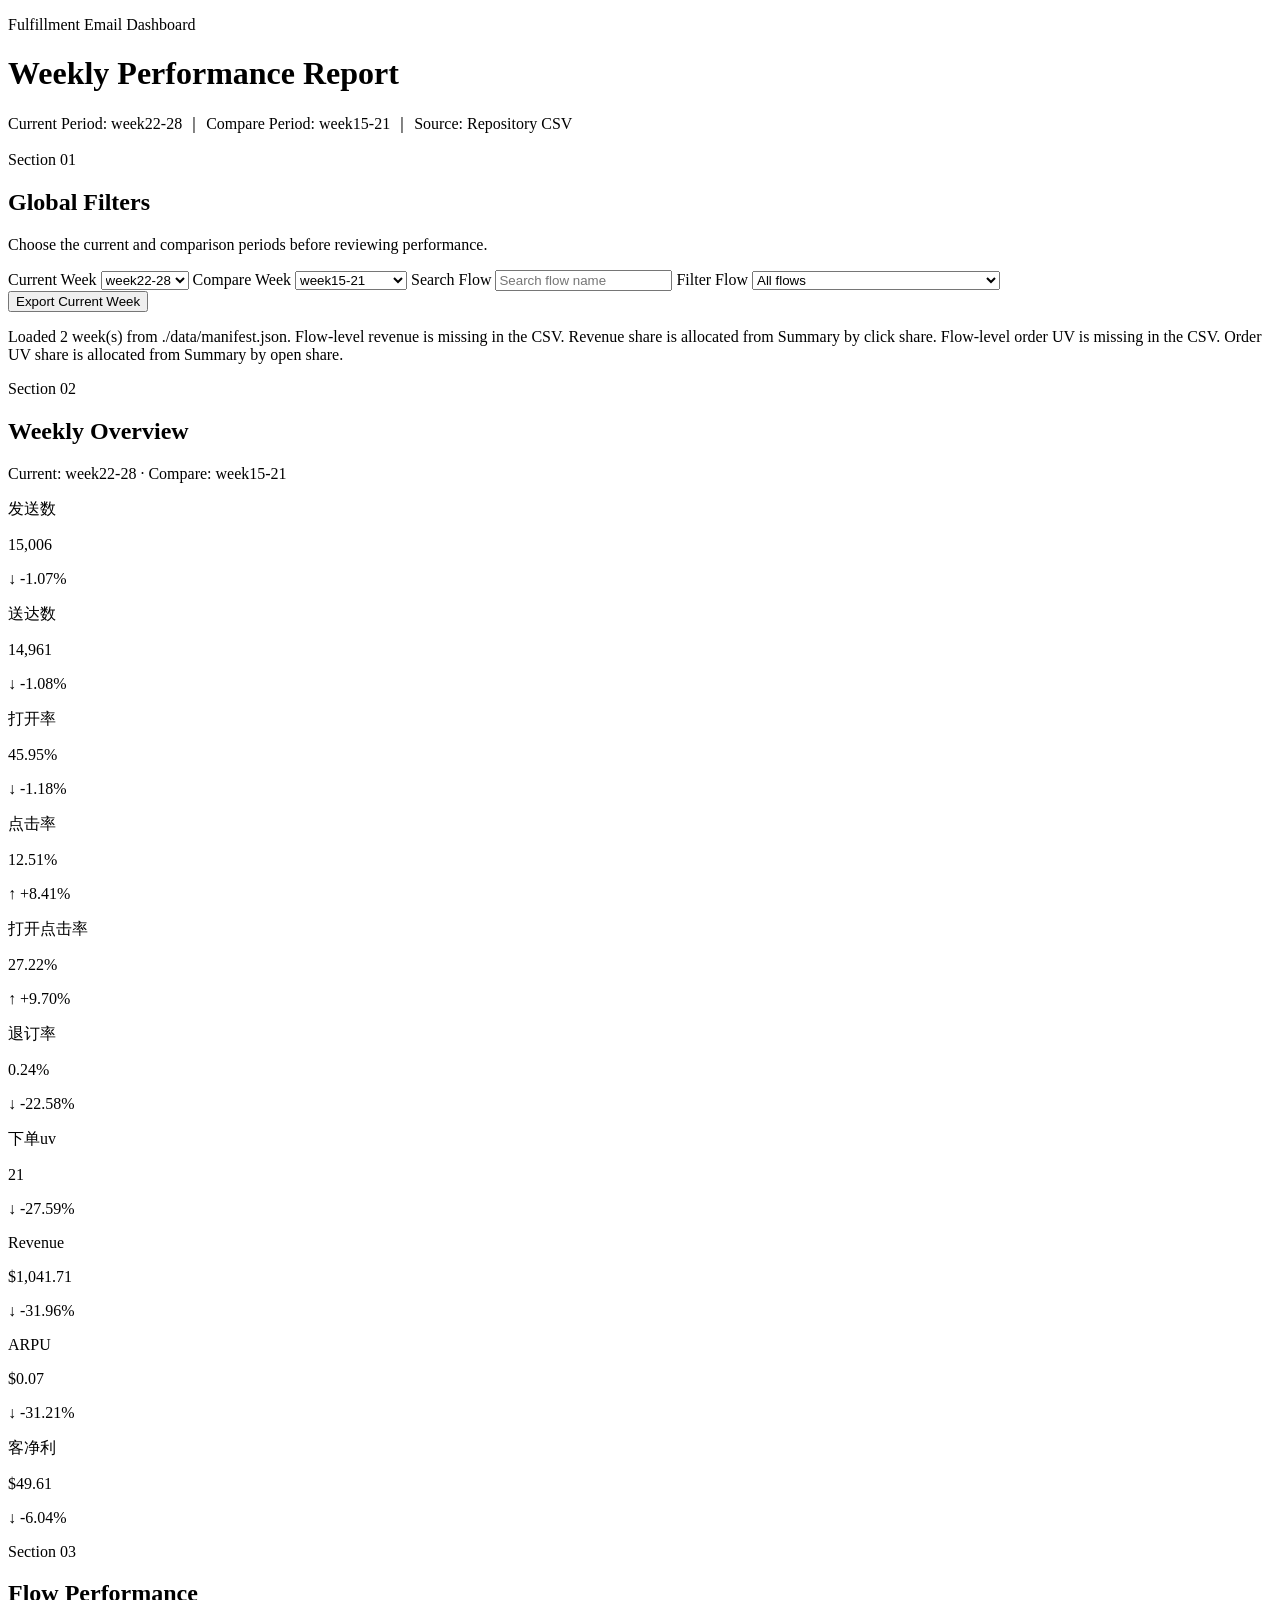
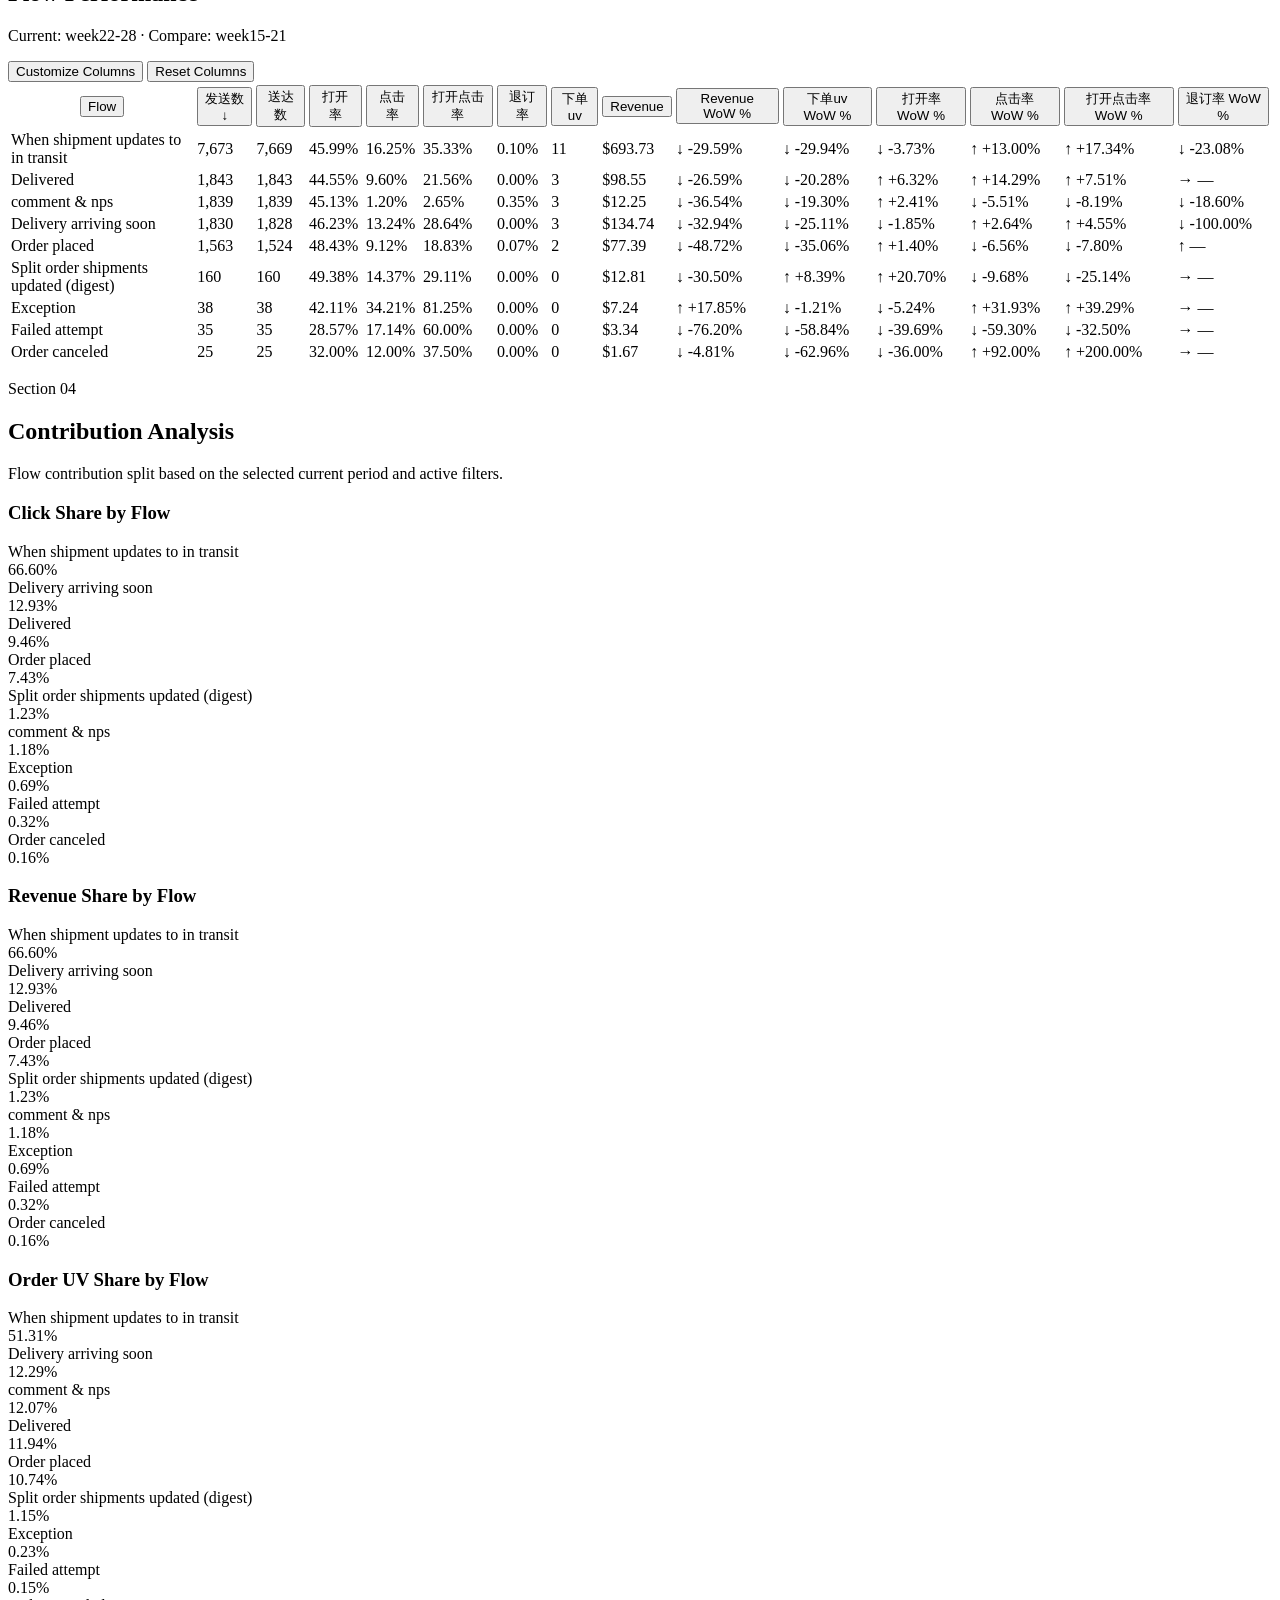
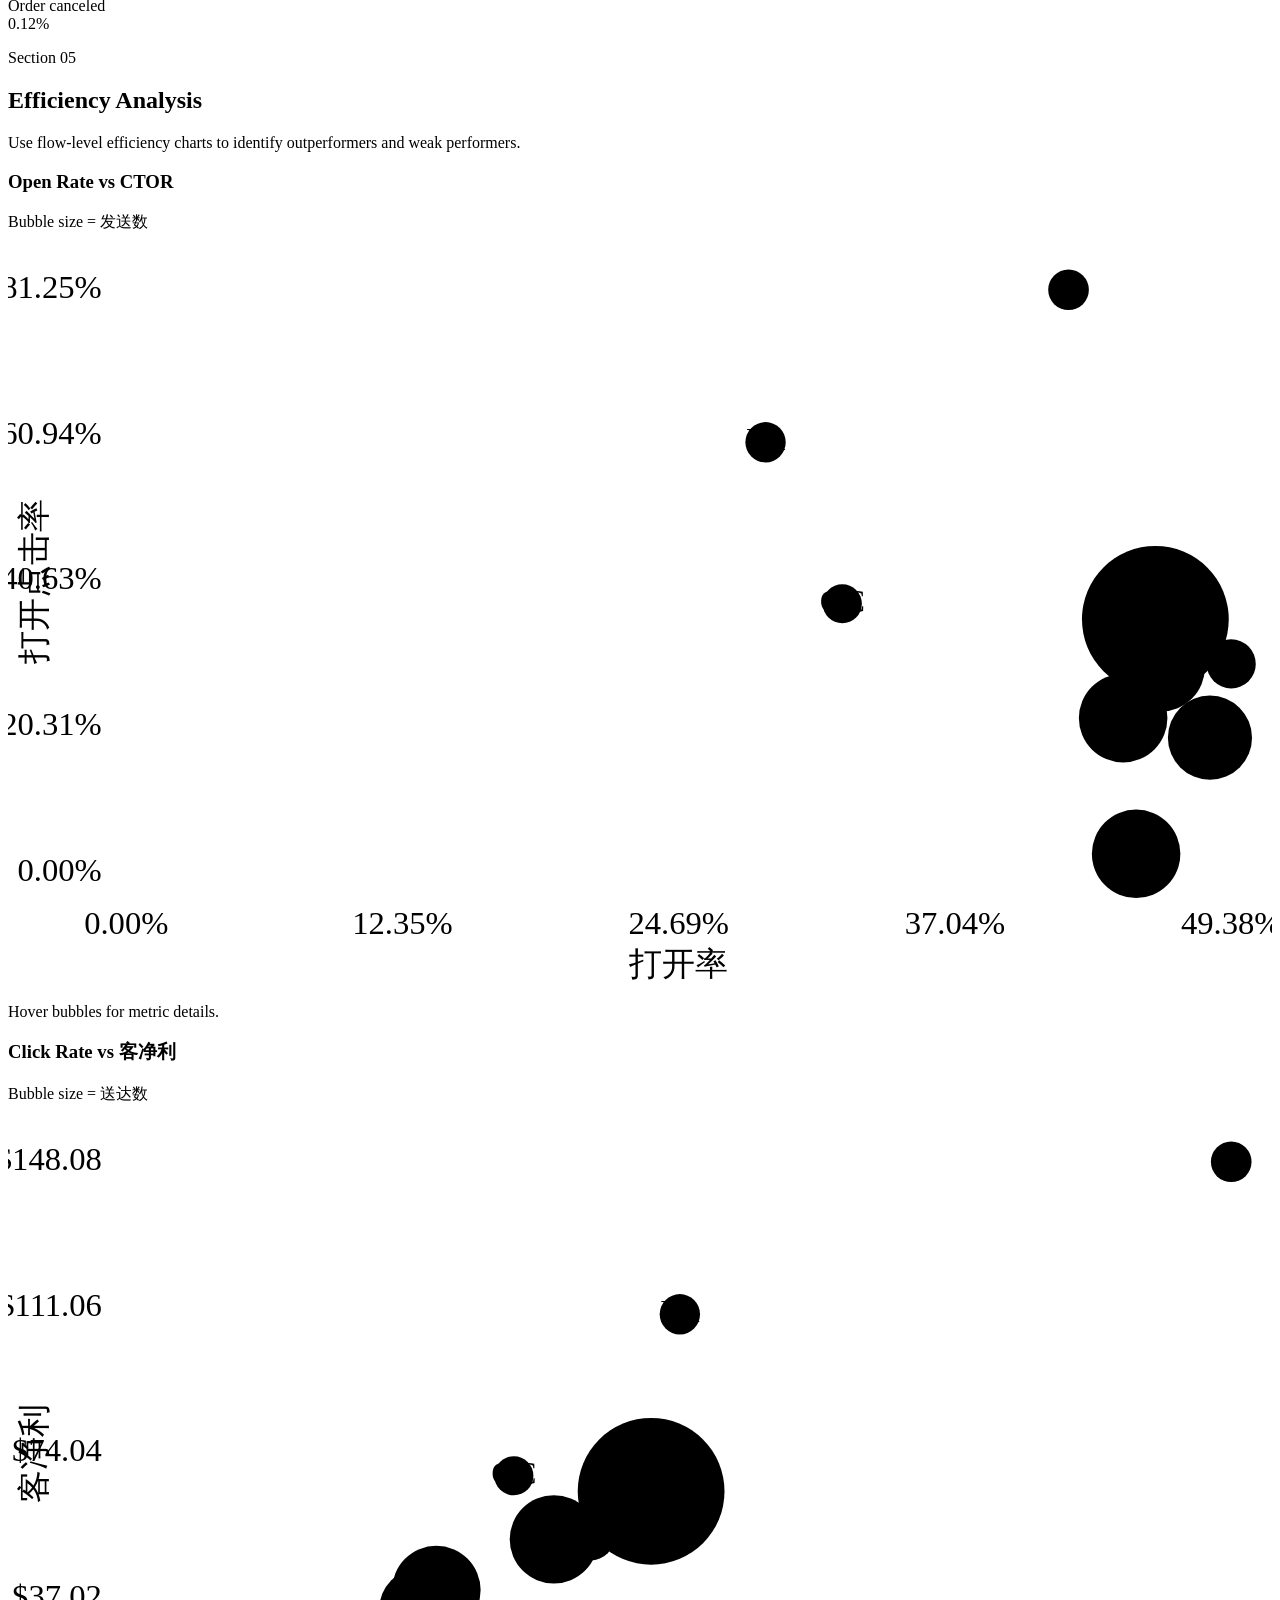
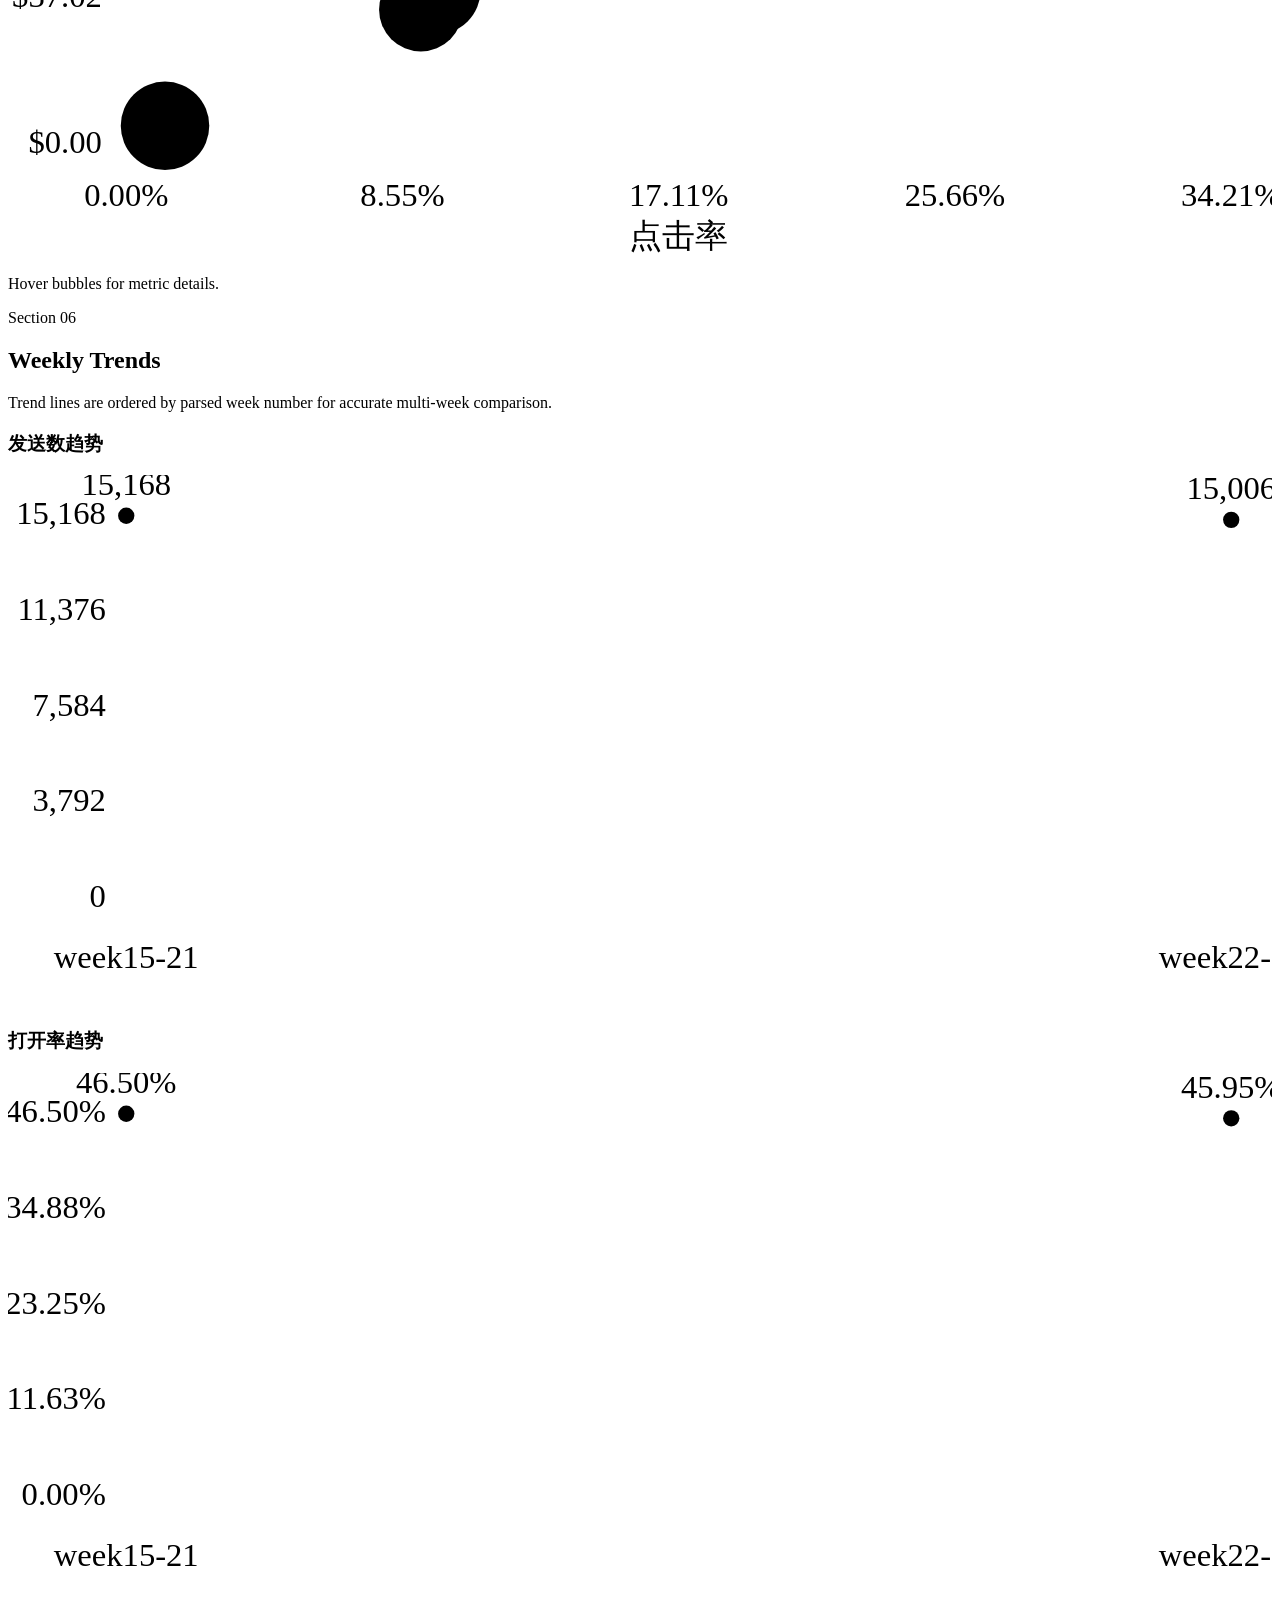
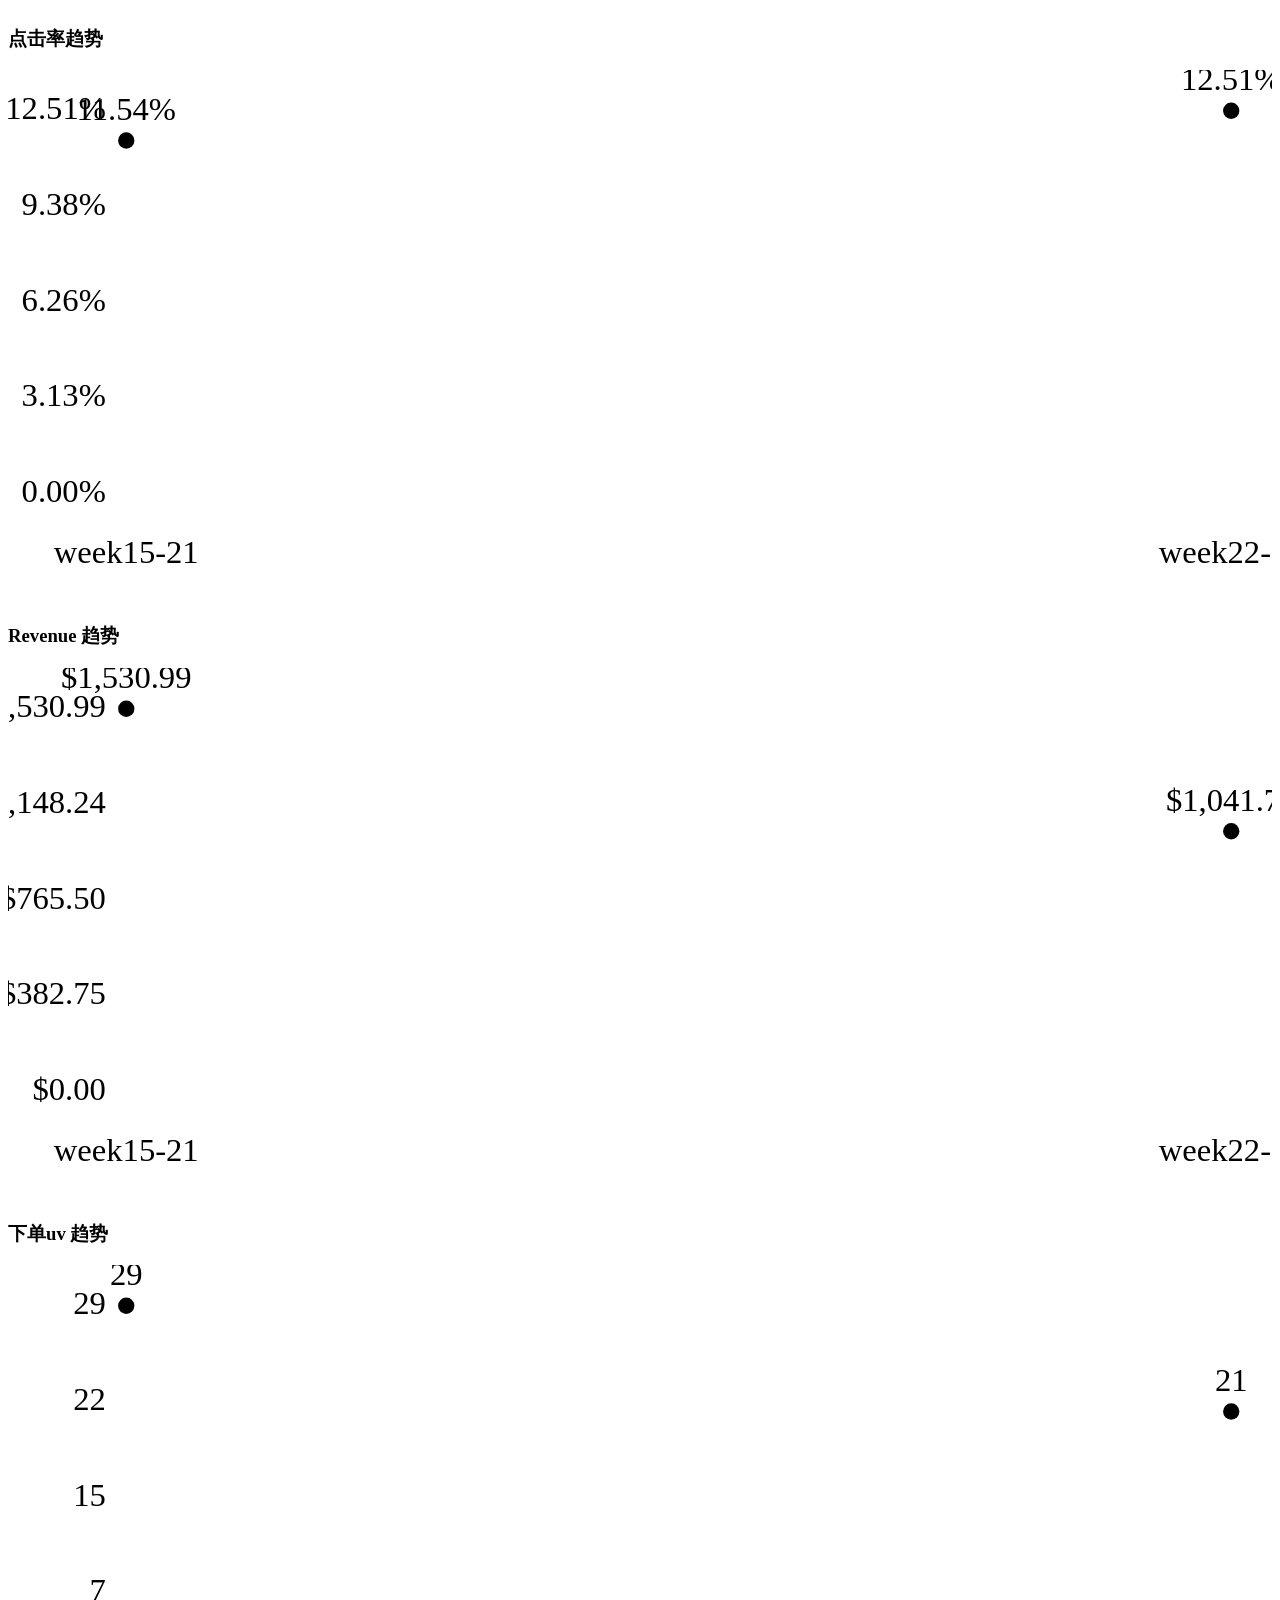
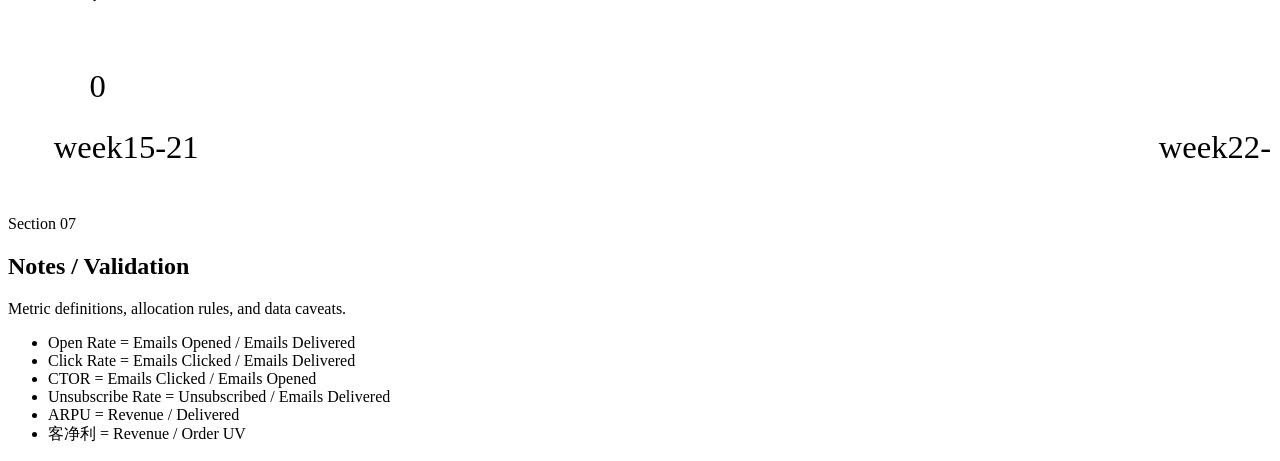
==== commit a3971717: "Update index.html" ====
--- a/index.html
+++ b/index.html
@@ -7,7 +7,7 @@
   <link rel="preconnect" href="https://fonts.googleapis.com" />
   <link rel="preconnect" href="https://fonts.gstatic.com" crossorigin />
   <link href="https://fonts.googleapis.com/css2?family=IBM+Plex+Sans:wght@400;500;600;700&display=swap" rel="stylesheet" />
-  <link rel="stylesheet" href="./styles.css" />
+  <link rel="stylesheet" href="./fullfillment-email.css" />
 </head>
 <body>
   <div class="page-shell">
@@ -206,6 +206,6 @@
     </main>
   </div>
 
-  <script src="./app.js"></script>
+  <script src="./fullfillment-email.js"></script>
 </body>
 </html>
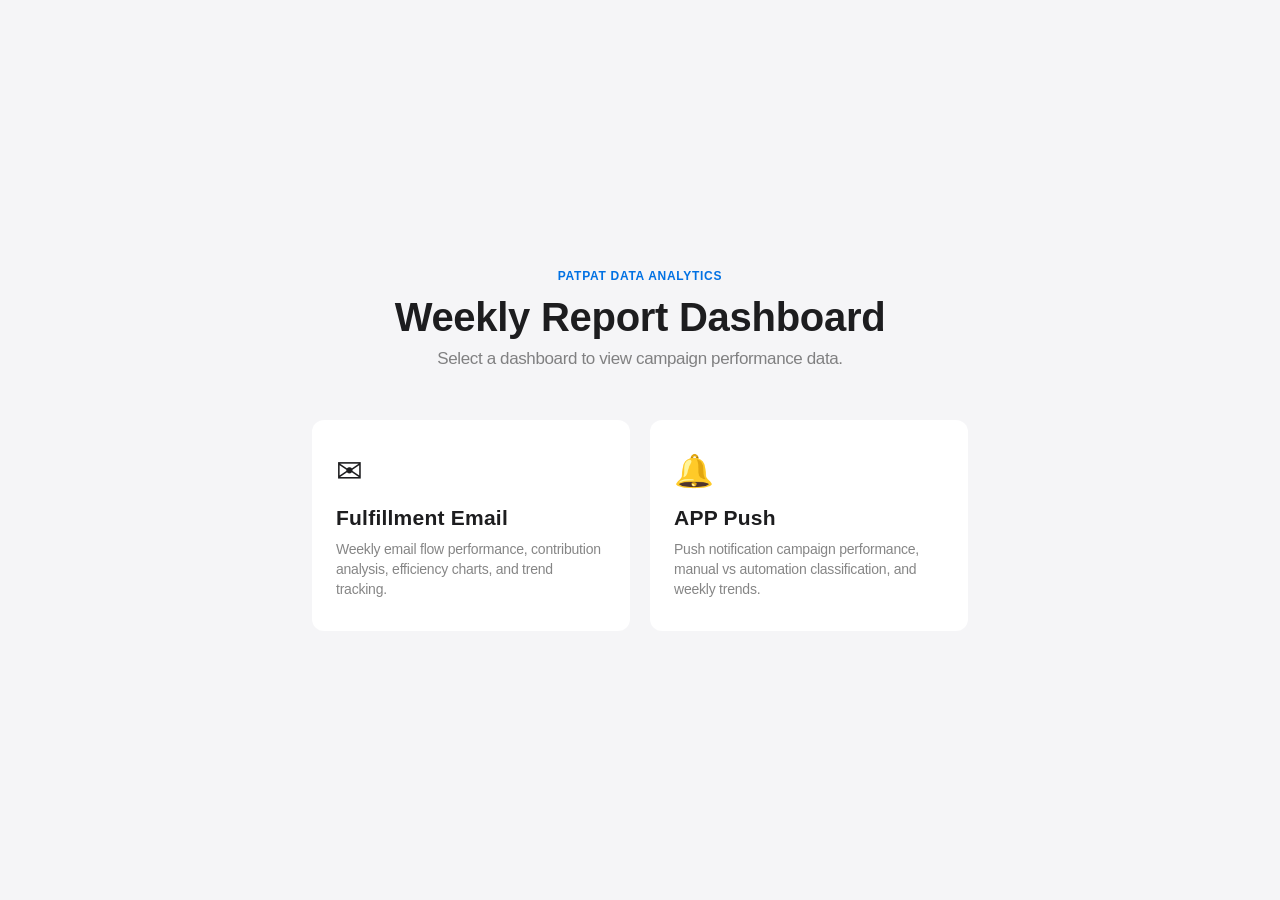
==== commit 1e2a5ee6: "Redesign all dashboards with Apple-inspired design system - Replace warm-beige palette with Apple ne" ====
--- a/index.html
+++ b/index.html
@@ -3,209 +3,126 @@
 <head>
   <meta charset="UTF-8" />
   <meta name="viewport" content="width=device-width, initial-scale=1.0" />
-  <title>Fulfillment Email Dashboard</title>
-  <link rel="preconnect" href="https://fonts.googleapis.com" />
-  <link rel="preconnect" href="https://fonts.gstatic.com" crossorigin />
-  <link href="https://fonts.googleapis.com/css2?family=IBM+Plex+Sans:wght@400;500;600;700&display=swap" rel="stylesheet" />
-  <link rel="stylesheet" href="./fullfillment-email.css" />
+  <title>PatPat Weekly Report</title>
+  <style>
+    *, *::before, *::after { box-sizing: border-box; margin: 0; padding: 0; }
+
+    body {
+      font-family: -apple-system, BlinkMacSystemFont, "SF Pro Display", "SF Pro Text", "Helvetica Neue", Helvetica, Arial, sans-serif;
+      background: #f5f5f7;
+      color: #1d1d1f;
+      min-height: 100vh;
+      display: flex;
+      align-items: center;
+      justify-content: center;
+      -webkit-font-smoothing: antialiased;
+      -moz-osx-font-smoothing: grayscale;
+    }
+
+    .landing {
+      max-width: 720px;
+      width: 100%;
+      padding: 2rem;
+    }
+
+    .landing-header {
+      text-align: center;
+      margin-bottom: 3rem;
+    }
+
+    .landing-eyebrow {
+      font-size: 12px;
+      font-weight: 600;
+      text-transform: uppercase;
+      letter-spacing: 0.06em;
+      color: #0071e3;
+      margin-bottom: 0.75rem;
+    }
+
+    .landing-title {
+      font-size: 40px;
+      font-weight: 600;
+      line-height: 1.10;
+      letter-spacing: -0.28px;
+    }
+
+    .landing-sub {
+      font-size: 17px;
+      color: rgba(0, 0, 0, 0.48);
+      margin-top: 0.5rem;
+      line-height: 1.47;
+      letter-spacing: -0.374px;
+    }
+
+    .card-grid {
+      display: grid;
+      grid-template-columns: 1fr 1fr;
+      gap: 1.25rem;
+    }
+
+    .card-link {
+      display: block;
+      text-decoration: none;
+      color: inherit;
+      background: #ffffff;
+      border: none;
+      border-radius: 12px;
+      padding: 2rem 1.5rem;
+      transition: transform 0.2s, box-shadow 0.2s;
+    }
+
+    .card-link:hover {
+      transform: translateY(-2px);
+      box-shadow: rgba(0, 0, 0, 0.22) 3px 5px 30px 0px;
+    }
+
+    .card-icon {
+      font-size: 2rem;
+      margin-bottom: 1rem;
+    }
+
+    .card-title {
+      font-size: 21px;
+      font-weight: 600;
+      margin-bottom: 0.5rem;
+      line-height: 1.19;
+      letter-spacing: 0.231px;
+    }
+
+    .card-desc {
+      font-size: 14px;
+      color: rgba(0, 0, 0, 0.48);
+      line-height: 1.43;
+      letter-spacing: -0.224px;
+    }
+
+    @media (max-width: 520px) {
+      .card-grid { grid-template-columns: 1fr; }
+      .landing-title { font-size: 28px; }
+    }
+  </style>
 </head>
 <body>
-  <div class="page-shell">
-    <!-- Header -->
-    <header class="dashboard-header">
-      <div class="header-main">
-        <p class="eyebrow">Fulfillment Email Dashboard</p>
-        <h1 class="page-title">Weekly Performance Report</h1>
-        <p id="headerSummary" class="page-summary">
-          Current Period: -- ｜ Compare Period: -- ｜ Source: Repository CSV
-        </p>
-      </div>
-    </header>
+  <div class="landing">
+    <div class="landing-header">
+      <p class="landing-eyebrow">PatPat Data Analytics</p>
+      <h1 class="landing-title">Weekly Report Dashboard</h1>
+      <p class="landing-sub">Select a dashboard to view campaign performance data.</p>
+    </div>
 
-    <main class="dashboard">
-      <!-- Section 01: Global Filters -->
-      <section class="section">
-        <div class="section-head">
-          <div>
-            <p class="section-kicker">Section 01</p>
-            <h2 class="section-title">Global Filters</h2>
-            <p class="section-sub">Choose the current and comparison periods before reviewing performance.</p>
-          </div>
-        </div>
-        <div class="section-body">
-          <div class="filter-grid">
-            <label class="control">
-              <span>Current Week</span>
-              <select id="weekSelect">
-                <option value="">Loading weeks...</option>
-              </select>
-            </label>
+    <div class="card-grid">
+      <a class="card-link" href="./fulfillment-email/index.html">
+        <div class="card-icon">&#9993;</div>
+        <h2 class="card-title">Fulfillment Email</h2>
+        <p class="card-desc">Weekly email flow performance, contribution analysis, efficiency charts, and trend tracking.</p>
+      </a>
 
-            <label class="control">
-              <span>Compare Week</span>
-              <select id="compareWeekSelect">
-                <option value="">Loading weeks...</option>
-              </select>
-            </label>
-
-            <label class="control">
-              <span>Search Flow</span>
-              <input id="flowSearch" type="search" placeholder="Search flow name" />
-            </label>
-
-            <label class="control">
-              <span>Filter Flow</span>
-              <select id="flowFilter">
-                <option value="">All flows</option>
-              </select>
-            </label>
-          </div>
-
-          <div class="filter-actions">
-            <button id="exportWeekButton" class="secondary-button" type="button">Export Current Week</button>
-          </div>
-
-          <p id="fileMeta" class="section-note">Loading repository data...</p>
-        </div>
-      </section>
-
-      <!-- Section 02: Weekly Overview -->
-      <section class="section">
-        <div class="section-head">
-          <div>
-            <p class="section-kicker">Section 02</p>
-            <h2 class="section-title">Weekly Overview</h2>
-            <p id="overviewContext" class="section-sub">Current period KPI summary and period-over-period movement.</p>
-          </div>
-        </div>
-        <div class="section-body">
-          <div id="overviewGrid" class="overview-grid">
-            <div class="empty-state">Loading weekly KPI data from the repository.</div>
-          </div>
-        </div>
-      </section>
-
-      <!-- Section 03: Flow Performance -->
-      <section class="section">
-        <div class="section-head">
-          <div>
-            <p class="section-kicker">Section 03</p>
-            <h2 class="section-title">Flow Performance</h2>
-            <p id="flowContext" class="section-sub">Current period flow-level performance compared with the selected comparison period.</p>
-          </div>
-          <div class="section-actions">
-            <button id="toggleColumnsButton" class="secondary-button" type="button">Customize Columns</button>
-            <button id="resetColumnsButton" class="danger-button" type="button">Reset Columns</button>
-          </div>
-        </div>
-        <div class="section-body">
-          <div id="columnPanel" class="column-panel hidden"></div>
-          <div class="table-wrap">
-            <table id="flowTable">
-              <thead></thead>
-              <tbody>
-                <tr>
-                  <td class="empty-cell">Loading repository-backed flow performance.</td>
-                </tr>
-              </tbody>
-            </table>
-          </div>
-        </div>
-      </section>
-
-      <!-- Section 04: Contribution Analysis -->
-      <section class="section">
-        <div class="section-head">
-          <div>
-            <p class="section-kicker">Section 04</p>
-            <h2 class="section-title">Contribution Analysis</h2>
-            <p class="section-sub">Flow contribution split based on the selected current period and active filters.</p>
-          </div>
-        </div>
-        <div class="section-body">
-          <div class="chart-grid contribution-grid">
-            <div class="chart-card">
-              <h3>Click Share by Flow</h3>
-              <div id="clickShareChart" class="bar-chart empty-chart"></div>
-            </div>
-            <div class="chart-card">
-              <h3>Revenue Share by Flow</h3>
-              <div id="revenueShareChart" class="bar-chart empty-chart"></div>
-            </div>
-            <div class="chart-card">
-              <h3>Order UV Share by Flow</h3>
-              <div id="orderShareChart" class="bar-chart empty-chart"></div>
-            </div>
-          </div>
-        </div>
-      </section>
-
-      <!-- Section 05: Efficiency Analysis -->
-      <section class="section">
-        <div class="section-head">
-          <div>
-            <p class="section-kicker">Section 05</p>
-            <h2 class="section-title">Efficiency Analysis</h2>
-            <p class="section-sub">Use flow-level efficiency charts to identify outperformers and weak performers.</p>
-          </div>
-        </div>
-        <div class="section-body">
-          <div class="chart-grid efficiency-grid">
-            <div class="chart-card">
-              <h3>Open Rate vs CTOR</h3>
-              <p class="chart-caption">Bubble size = 发送数</p>
-              <div id="efficiencyChartOne" class="scatter-chart empty-chart"></div>
-            </div>
-            <div class="chart-card">
-              <h3>Click Rate vs 客净利</h3>
-              <p class="chart-caption">Bubble size = 送达数</p>
-              <div id="efficiencyChartTwo" class="scatter-chart empty-chart"></div>
-            </div>
-          </div>
-        </div>
-      </section>
-
-      <!-- Section 06: Weekly Trends -->
-      <section class="section">
-        <div class="section-head">
-          <div>
-            <p class="section-kicker">Section 06</p>
-            <h2 class="section-title">Weekly Trends</h2>
-            <p class="section-sub">Trend lines are ordered by parsed week number for accurate multi-week comparison.</p>
-          </div>
-        </div>
-        <div class="section-body">
-          <div id="trendGrid" class="chart-grid trends-grid">
-            <div class="chart-card empty-chart">Loading weekly trends from the repository.</div>
-          </div>
-        </div>
-      </section>
-
-      <!-- Section 07: Notes / Validation -->
-      <section class="section">
-        <div class="section-head">
-          <div>
-            <p class="section-kicker">Section 07</p>
-            <h2 class="section-title">Notes / Validation</h2>
-            <p class="section-sub">Metric definitions, allocation rules, and data caveats.</p>
-          </div>
-        </div>
-        <div class="section-body">
-          <div class="note-box">
-            <ul>
-              <li>Open Rate = Emails Opened / Emails Delivered</li>
-              <li>Click Rate = Emails Clicked / Emails Delivered</li>
-              <li>CTOR = Emails Clicked / Emails Opened</li>
-              <li>Unsubscribe Rate = Unsubscribed / Emails Delivered</li>
-              <li>ARPU = Revenue / Delivered</li>
-              <li>客净利 = Revenue / Order UV</li>
-            </ul>
-          </div>
-        </div>
-      </section>
-    </main>
+      <a class="card-link" href="./app-push/index.html">
+        <div class="card-icon">&#128276;</div>
+        <h2 class="card-title">APP Push</h2>
+        <p class="card-desc">Push notification campaign performance, manual vs automation classification, and weekly trends.</p>
+      </a>
+    </div>
   </div>
-
-  <script src="./fullfillment-email.js"></script>
 </body>
 </html>
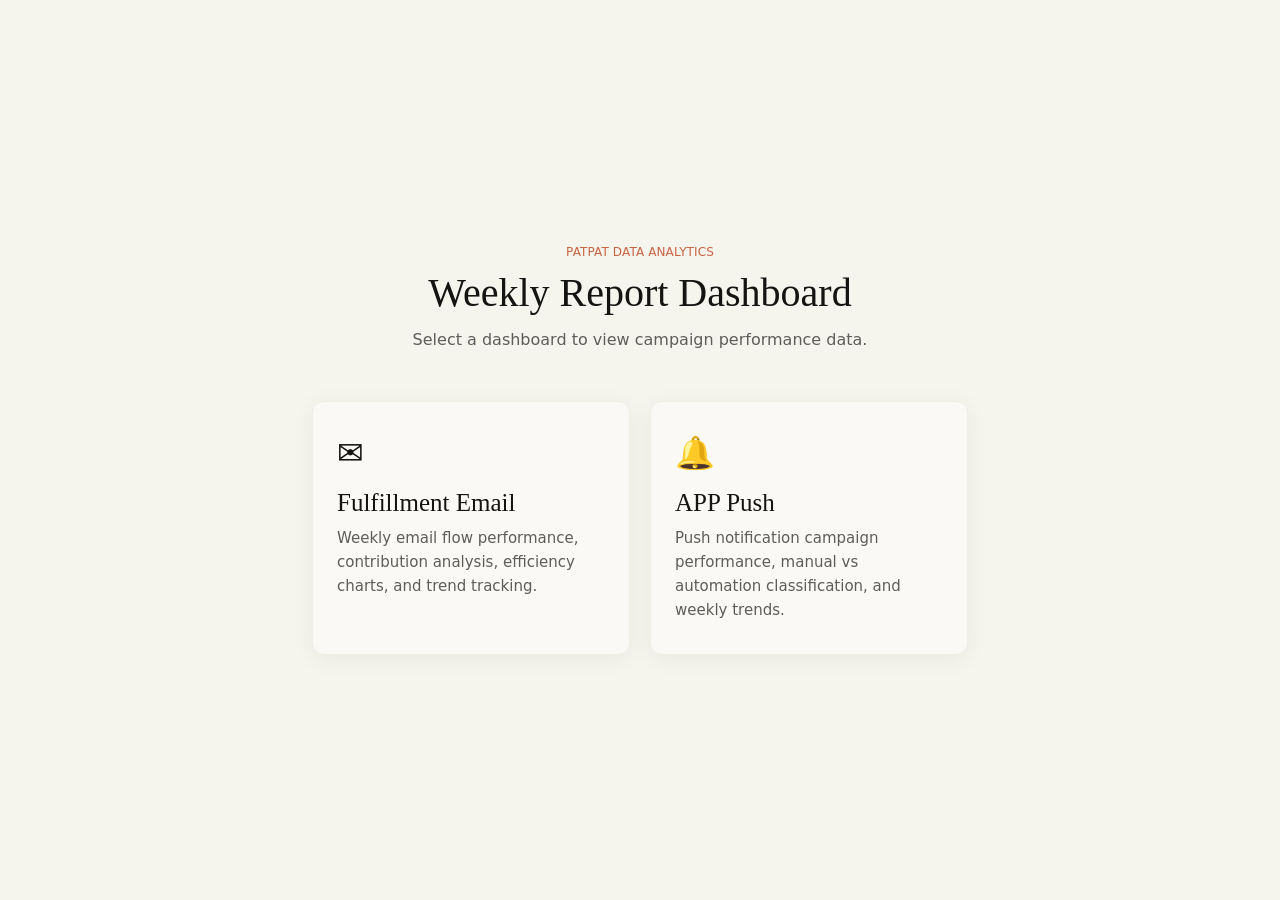
==== commit 33919fb5: "Redesign dashboards with Claude/Anthropic warm literary design system - Parchment canvas (#f5f4ed) r" ====
--- a/index.html
+++ b/index.html
@@ -8,15 +8,14 @@
     *, *::before, *::after { box-sizing: border-box; margin: 0; padding: 0; }
 
     body {
-      font-family: -apple-system, BlinkMacSystemFont, "SF Pro Display", "SF Pro Text", "Helvetica Neue", Helvetica, Arial, sans-serif;
-      background: #f5f5f7;
-      color: #1d1d1f;
+      font-family: system-ui, -apple-system, "Segoe UI", Roboto, "Helvetica Neue", Arial, sans-serif;
+      background: #f5f4ed;
+      color: #141413;
       min-height: 100vh;
       display: flex;
       align-items: center;
       justify-content: center;
       -webkit-font-smoothing: antialiased;
-      -moz-osx-font-smoothing: grayscale;
     }
 
     .landing {
@@ -32,26 +31,25 @@
 
     .landing-eyebrow {
       font-size: 12px;
-      font-weight: 600;
+      font-weight: 500;
       text-transform: uppercase;
-      letter-spacing: 0.06em;
-      color: #0071e3;
+      letter-spacing: 0.12px;
+      color: #c96442;
       margin-bottom: 0.75rem;
     }
 
     .landing-title {
+      font-family: Georgia, "Times New Roman", serif;
       font-size: 40px;
-      font-weight: 600;
+      font-weight: 500;
       line-height: 1.10;
-      letter-spacing: -0.28px;
     }
 
     .landing-sub {
-      font-size: 17px;
-      color: rgba(0, 0, 0, 0.48);
-      margin-top: 0.5rem;
-      line-height: 1.47;
-      letter-spacing: -0.374px;
+      font-size: 16px;
+      color: #5e5d59;
+      margin-top: 0.75rem;
+      line-height: 1.60;
     }
 
     .card-grid {
@@ -64,16 +62,17 @@
       display: block;
       text-decoration: none;
       color: inherit;
-      background: #ffffff;
-      border: none;
+      background: #faf9f5;
+      border: 1px solid #f0eee6;
       border-radius: 12px;
       padding: 2rem 1.5rem;
+      box-shadow: rgba(0, 0, 0, 0.05) 0px 4px 24px;
       transition: transform 0.2s, box-shadow 0.2s;
     }
 
     .card-link:hover {
       transform: translateY(-2px);
-      box-shadow: rgba(0, 0, 0, 0.22) 3px 5px 30px 0px;
+      box-shadow: rgba(0, 0, 0, 0.1) 0px 8px 32px;
     }
 
     .card-icon {
@@ -82,23 +81,22 @@
     }
 
     .card-title {
-      font-size: 21px;
-      font-weight: 600;
+      font-family: Georgia, "Times New Roman", serif;
+      font-size: 25px;
+      font-weight: 500;
       margin-bottom: 0.5rem;
-      line-height: 1.19;
-      letter-spacing: 0.231px;
+      line-height: 1.20;
     }
 
     .card-desc {
-      font-size: 14px;
-      color: rgba(0, 0, 0, 0.48);
-      line-height: 1.43;
-      letter-spacing: -0.224px;
+      font-size: 15px;
+      color: #5e5d59;
+      line-height: 1.60;
     }
 
     @media (max-width: 520px) {
       .card-grid { grid-template-columns: 1fr; }
-      .landing-title { font-size: 28px; }
+      .landing-title { font-size: 32px; }
     }
   </style>
 </head>
